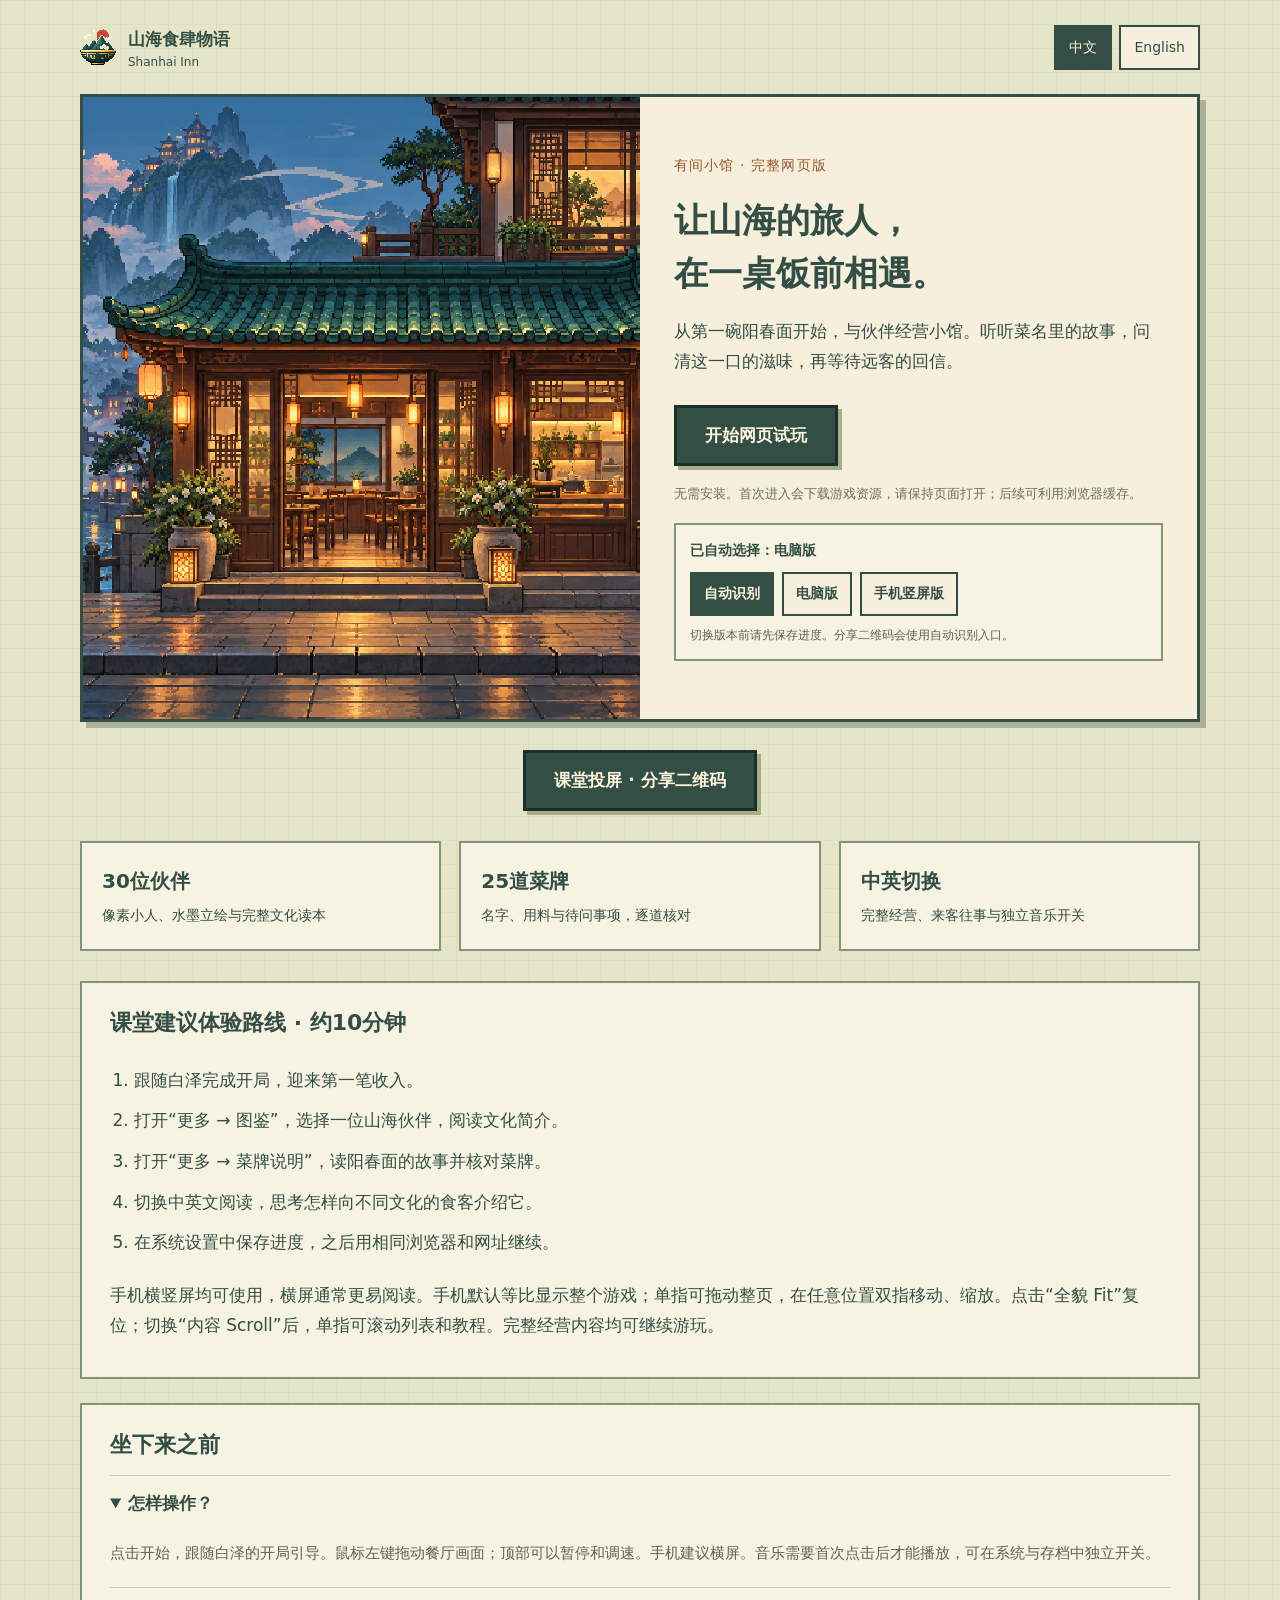
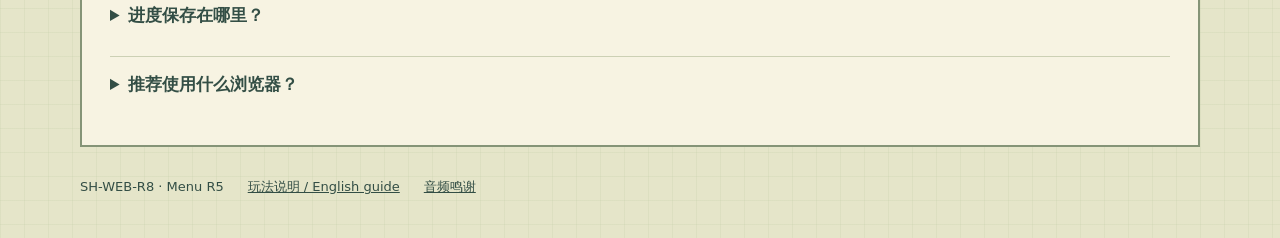
==== index.html @ 7a01f224 "Automatically select desktop or native mobile game at the shared entry" ====
<!doctype html>
<html lang="zh-CN">
<head>
<script src="./device-router.js?v=web-auto-r1" data-root="./" data-variant="desktop" data-page="home"></script>
<meta charset="utf-8"><meta name="viewport" content="width=device-width,initial-scale=1,viewport-fit=cover">
<meta name="theme-color" content="#334e45"><meta name="description" content="山海食肆物语：在有间小馆与山海伙伴相遇。完整中英网页游戏。">
<title>山海食肆物语 · 网页试玩 | Shanhai Inn</title>
<link rel="icon" href="assets/logo.png"><link rel="stylesheet" href="site.css"><script src="preview-access.js?v=web-auto-r1" defer></script><script src="site.js?v=web-r8" defer></script>
<link rel="stylesheet" href="./device-entry.css?v=web-auto-r1">
</head>
<body>
<header><a href="./" class="brand"><img src="assets/logo.png" width="36" height="36" alt=""><span>山海食肆物语 <small>Shanhai Inn</small></span></a><nav aria-label="Language"><button id="zh" type="button" aria-pressed="true">中文</button><button id="en" type="button" aria-pressed="false">English</button></nav></header>
<main>
<article class="hero">
<div class="art"><img src="assets/title.png" alt="灯火映照的山海食肆 / A lamplit Shanhai inn"></div>
<div class="intro"><p class="eyebrow" data-zh="有间小馆 · 完整网页版" data-en="Youjian · the complete browser game">有间小馆 · 完整网页版</p><h1 data-zh="让山海的旅人，\n在一桌饭前相遇。" data-en="A table for travellers\nfrom mountains and seas.">让山海的旅人，<br>在一桌饭前相遇。</h1>
<p data-zh="从第一碗阳春面开始，与伙伴经营小馆。听听菜名里的故事，问清这一口的滋味，再等待远客的回信。" data-en="Begin with a bowl of Yangchun noodles. Run the inn with your companions, discover the stories in a dish’s name, and wait for a traveller’s reply.">从第一碗阳春面开始，与伙伴经营小馆。听听菜名里的故事，问清这一口的滋味，再等待远客的回信。</p>
<a id="play" class="play" href="game/?v=web-r8" data-zh="开始网页试玩" data-en="Play in your browser">开始网页试玩</a>
<p class="load-note" data-zh="无需安装。首次进入会下载游戏资源，请保持页面打开；后续可利用浏览器缓存。" data-en="No installation. The first visit downloads game resources; keep the page open while they load. Later visits can use the browser cache.">无需安装。首次进入会下载游戏资源，请保持页面打开；后续可利用浏览器缓存。</p>
<p id="compatibility" role="status"></p></div>
</article>
<p class="classroom-links"><a href="share.html" class="play" data-zh="课堂投屏 · 分享二维码" data-en="Classroom · share QR code">课堂投屏 · 分享二维码</a></p>
<section class="features" aria-label="Game features"><div><strong data-zh="30位伙伴" data-en="30 companions">30位伙伴</strong><span data-zh="像素小人、水墨立绘与完整文化读本" data-en="Pixel characters, ink portraits and cultural readings">像素小人、水墨立绘与完整文化读本</span></div><div><strong data-zh="25道菜牌" data-en="25 menu stories">25道菜牌</strong><span data-zh="名字、用料与待问事项，逐道核对" data-en="Review names, ingredients and kitchen questions">名字、用料与待问事项，逐道核对</span></div><div><strong data-zh="中英切换" data-en="Chinese & English">中英切换</strong><span data-zh="完整经营、来客往事与独立音乐开关" data-en="The full campaign, travellers and audio controls">完整经营、来客往事与独立音乐开关</span></div></section>
<section class="help classroom-route"><h2 data-zh="课堂建议体验路线 · 约10分钟" data-en="A classroom route · about 10 minutes">课堂建议体验路线 · 约10分钟</h2><ol><li data-zh="跟随白泽完成开局，迎来第一笔收入。" data-en="Follow Baize’s opening guide and earn your first payment.">跟随白泽完成开局，迎来第一笔收入。</li><li data-zh="打开“更多 → 图鉴”，选择一位山海伙伴，阅读文化简介。" data-en="Open More → Encyclopedia, choose a companion and read their story.">打开“更多 → 图鉴”，选择一位山海伙伴，阅读文化简介。</li><li data-zh="打开“更多 → 菜牌说明”，读阳春面的故事并核对菜牌。" data-en="Open More → Menu Notes, read the noodle story and review its menu note.">打开“更多 → 菜牌说明”，读阳春面的故事并核对菜牌。</li><li data-zh="切换中英文阅读，思考怎样向不同文化的食客介绍它。" data-en="Switch reading languages and consider how you would introduce the dish to a visitor.">切换中英文阅读，思考怎样向不同文化的食客介绍它。</li><li data-zh="在系统设置中保存进度，之后用相同浏览器和网址继续。" data-en="Save in Settings, then continue later with the same browser and website.">在系统设置中保存进度，之后用相同浏览器和网址继续。</li></ol><p data-zh="手机横竖屏均可使用，横屏通常更易阅读。手机默认等比显示整个游戏；单指可拖动整页，在任意位置双指移动、缩放。点击“全貌 Fit”复位；切换“内容 Scroll”后，单指可滚动列表和教程。完整经营内容均可继续游玩。" data-en="Both phone orientations work; landscape usually reads better. The whole game fits the screen. Drag the page with one finger, or move and pinch anywhere with two. Fit restores the full interface; Content Scroll enables list and tutorial scrolling. The complete campaign remains available.">手机横竖屏均可使用，横屏通常更易阅读。手机默认等比显示整个游戏；单指可拖动整页，在任意位置双指移动、缩放。点击“全貌 Fit”复位；切换“内容 Scroll”后，单指可滚动列表和教程。完整经营内容均可继续游玩。</p></section>
<section class="help"><h2 data-zh="坐下来之前" data-en="Before you settle in">坐下来之前</h2>
<details open><summary data-zh="怎样操作？" data-en="How do I play?">怎样操作？</summary><p data-zh="点击开始，跟随白泽的开局引导。鼠标左键拖动餐厅画面；顶部可以暂停和调速。手机建议横屏。音乐需要首次点击后才能播放，可在系统与存档中独立开关。" data-en="Select Play and follow Baize’s opening guide. Drag the inn with the left mouse button; pause and change speed at the top. Use landscape on a phone. Music becomes available after your first click; its switch is in Settings & Saves.">点击开始，跟随白泽的开局引导。鼠标左键拖动餐厅画面；顶部可以暂停和调速。手机建议横屏。音乐需要首次点击后才能播放，可在系统与存档中独立开关。</p></details>
<details><summary data-zh="进度保存在哪里？" data-en="Where is my progress saved?">进度保存在哪里？</summary><p data-zh="存档保存在当前浏览器、当前网站的本地存储。使用同一网址和浏览器继续游玩；清除网站数据或使用无痕模式可能丢失记录。Windows版存档不会自动同步到网页。" data-en="Saves stay in this browser’s storage for this website. Continue with the same address and browser. Private mode or clearing site data can remove progress. Desktop saves do not automatically sync to the Web.">存档保存在当前浏览器、当前网站的本地存储。使用同一网址和浏览器继续游玩；清除网站数据或使用无痕模式可能丢失记录。Windows版存档不会自动同步到网页。</p></details>
<details><summary data-zh="推荐使用什么浏览器？" data-en="Which browser should I use?">推荐使用什么浏览器？</summary><p data-zh="建议使用较新的Chrome或Edge，也可在支持WebAssembly和WebGL 2的Firefox、Safari中尝试。课堂展示请先在实际设备与网络上试开。" data-en="A recent Chrome or Edge is recommended. Firefox and Safari need WebAssembly and WebGL 2. Check the actual classroom computer and network before presenting.">建议使用较新的Chrome或Edge，也可在支持WebAssembly和WebGL 2的Firefox、Safari中尝试。课堂展示请先在实际设备与网络上试开。</p></details>
</section>
</main><footer><span>SH-WEB-R8 · Menu R5</span><a href="game/English-Guide.md" data-zh="玩法说明 / English guide" data-en="English guide">玩法说明 / English guide</a><a href="game/licenses/audio/CREDITS.md" data-zh="音频鸣谢" data-en="Audio credits">音频鸣谢</a></footer>
</body></html>
---- site.css ----
:root{color-scheme:light;--paper:#f5efdc;--ink:#334e45;--accent:#995a32;--line:#859477}*{box-sizing:border-box}body{margin:0;color:var(--ink);font:17px/1.8 "Microsoft YaHei","PingFang SC",system-ui,sans-serif;background-color:#e5e5c9;background-image:linear-gradient(90deg,#c5cfac44 1px,transparent 1px),linear-gradient(#c5cfac44 1px,transparent 1px);background-size:24px 24px}header,main,footer{max-width:1160px;margin:auto}header{display:flex;align-items:center;justify-content:space-between;padding:24px 20px;gap:16px}.brand{display:flex;gap:12px;align-items:center;color:inherit;text-decoration:none;font-weight:700}.brand img{image-rendering:pixelated}.brand small{font-size:12px;font-weight:500;display:block;line-height:1.3}nav{display:flex;gap:7px}button{font:inherit;font-size:14px;border:2px solid var(--ink);background:var(--paper);color:var(--ink);padding:8px 13px;min-height:44px;cursor:pointer}button[aria-pressed=true]{background:var(--ink);color:#fff6de}a:focus-visible,button:focus-visible,summary:focus-visible{outline:3px solid #ac6c2a;outline-offset:5px}main{padding:0 20px}.hero{display:grid;grid-template-columns:1fr 1fr;background:var(--paper);border:3px solid var(--ink);box-shadow:6px 6px 0 #acb297;overflow:hidden}.art{background:#1d3936;display:flex}.art img{width:100%;height:100%;object-fit:cover;image-rendering:pixelated;min-height:500px}.intro{padding:40px 34px}.eyebrow{color:var(--accent);font-size:14px;letter-spacing:.08em}h1{font-size:34px;line-height:1.55;margin:16px 0;white-space:pre-line}p{margin:16px 0}.play{display:inline-block;background:var(--ink);border:3px solid #1c302b;box-shadow:4px 4px 0 #a7ad89;color:#fff6de;font-weight:700;text-decoration:none;padding:12px 28px;margin-top:12px}.play:hover{background:#496851}.load-note{font-size:13px;line-height:1.8;color:#68715c}#compatibility{font-size:14px;color:#9b432b}.features{display:grid;grid-template-columns:repeat(3,1fr);gap:18px;margin:30px 0}.features div{border:2px solid var(--line);background:#f7f3e2;padding:20px}.features strong{display:block;font-size:20px}.features span{font-size:14px}.help{background:#f7f3e2;border:2px solid var(--line);padding:20px 28px}.help h2{font-size:22px;margin:0 0 10px}details{border-top:1px solid #ccd0b4;padding:12px 0}summary{cursor:pointer;font-weight:600;min-height:38px}details p{font-size:15px;margin:8px 0;color:#596454}footer{padding:28px 20px 40px;display:flex;gap:24px;flex-wrap:wrap;font-size:13px}footer a{color:inherit}@media(max-width:760px){header{padding-top:16px}.hero{grid-template-columns:1fr}.art img{height:220px;min-height:0}.intro{padding:24px}h1{font-size:29px}.features{grid-template-columns:1fr;gap:12px}.features div{padding:14px 20px}.help{padding:18px}.brand{font-size:14px}nav button{padding:6px 10px}}

body{padding-left:env(safe-area-inset-left);padding-right:env(safe-area-inset-right)}.classroom-links{text-align:center}.classroom-route{margin:24px 0}.classroom-route li{padding:5px 0}.classroom-route ol{padding-left:24px}.help summary{min-height:44px}
---- device-entry.css ----
.device-entry{margin:18px 0;padding:14px;border:2px solid #859477;background:#f7f3e2;color:#334e45;font-size:14px;line-height:1.7}
.device-entry p{margin:0 0 9px;font-weight:700}
.device-entry nav{display:flex;justify-content:flex-start;flex-wrap:wrap;gap:8px}
.device-entry a{display:inline-flex;align-items:center;justify-content:center;min-height:44px;padding:7px 12px;border:2px solid #334e45;color:#334e45;background:#f5efdc;text-decoration:none;font-weight:600}
.device-entry a[aria-current=true]{background:#334e45;color:#fff6de}
.device-entry small{display:block;margin-top:9px;color:#596454;font-size:12px}
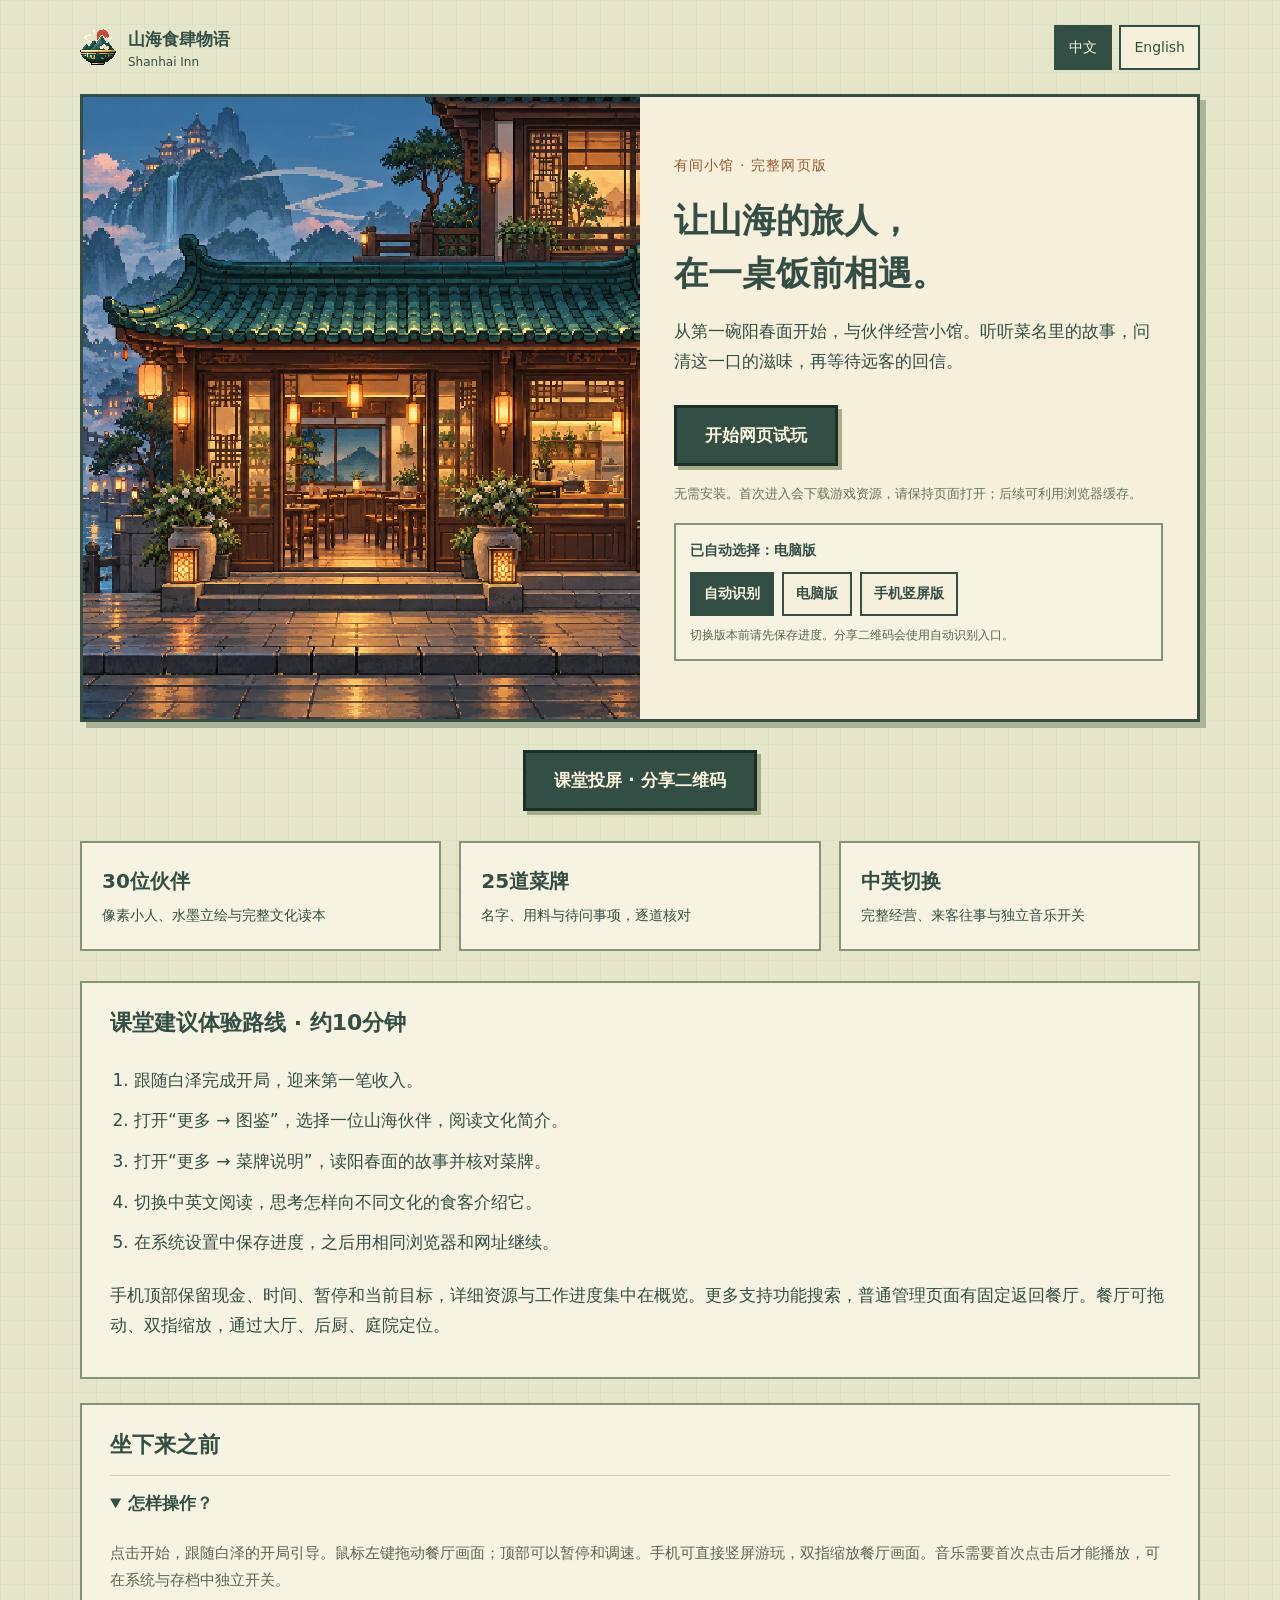
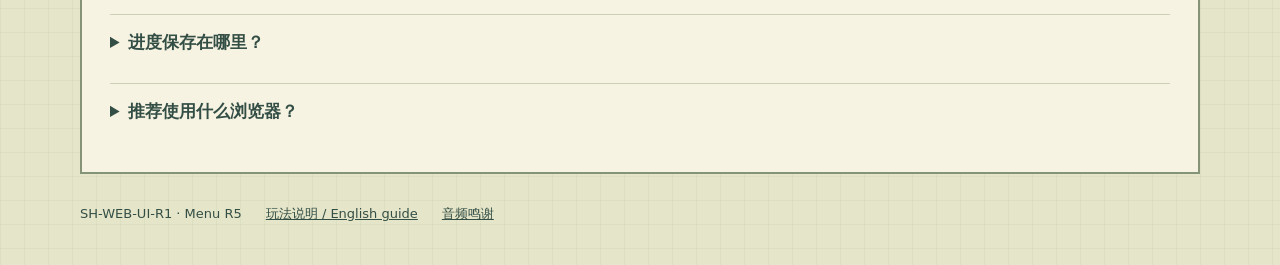
==== commit 0a832636: "Improve desktop and mobile UI hierarchy, overview, search and return paths" ====
--- a/index.html
+++ b/index.html
@@ -1,12 +1,12 @@
 <!doctype html>
 <html lang="zh-CN">
 <head>
-<script src="./device-router.js?v=web-auto-r1" data-root="./" data-variant="desktop" data-page="home"></script>
+<script src="./device-router.js?v=web-ui-r1" data-root="./" data-variant="desktop" data-page="home"></script>
 <meta charset="utf-8"><meta name="viewport" content="width=device-width,initial-scale=1,viewport-fit=cover">
 <meta name="theme-color" content="#334e45"><meta name="description" content="山海食肆物语：在有间小馆与山海伙伴相遇。完整中英网页游戏。">
 <title>山海食肆物语 · 网页试玩 | Shanhai Inn</title>
-<link rel="icon" href="assets/logo.png"><link rel="stylesheet" href="site.css"><script src="preview-access.js?v=web-auto-r1" defer></script><script src="site.js?v=web-r8" defer></script>
-<link rel="stylesheet" href="./device-entry.css?v=web-auto-r1">
+<link rel="icon" href="assets/logo.png"><link rel="stylesheet" href="site.css"><script src="preview-access.js?v=web-ui-r1" defer></script><script src="site.js?v=web-ui-r1" defer></script>
+<link rel="stylesheet" href="./device-entry.css?v=web-ui-r1">
 </head>
 <body>
 <header><a href="./" class="brand"><img src="assets/logo.png" width="36" height="36" alt=""><span>山海食肆物语 <small>Shanhai Inn</small></span></a><nav aria-label="Language"><button id="zh" type="button" aria-pressed="true">中文</button><button id="en" type="button" aria-pressed="false">English</button></nav></header>
@@ -15,17 +15,17 @@
 <div class="art"><img src="assets/title.png" alt="灯火映照的山海食肆 / A lamplit Shanhai inn"></div>
 <div class="intro"><p class="eyebrow" data-zh="有间小馆 · 完整网页版" data-en="Youjian · the complete browser game">有间小馆 · 完整网页版</p><h1 data-zh="让山海的旅人，\n在一桌饭前相遇。" data-en="A table for travellers\nfrom mountains and seas.">让山海的旅人，<br>在一桌饭前相遇。</h1>
 <p data-zh="从第一碗阳春面开始，与伙伴经营小馆。听听菜名里的故事，问清这一口的滋味，再等待远客的回信。" data-en="Begin with a bowl of Yangchun noodles. Run the inn with your companions, discover the stories in a dish’s name, and wait for a traveller’s reply.">从第一碗阳春面开始，与伙伴经营小馆。听听菜名里的故事，问清这一口的滋味，再等待远客的回信。</p>
-<a id="play" class="play" href="game/?v=web-r8" data-zh="开始网页试玩" data-en="Play in your browser">开始网页试玩</a>
+<a id="play" class="play" href="game/?v=web-ui-r1" data-zh="开始网页试玩" data-en="Play in your browser">开始网页试玩</a>
 <p class="load-note" data-zh="无需安装。首次进入会下载游戏资源，请保持页面打开；后续可利用浏览器缓存。" data-en="No installation. The first visit downloads game resources; keep the page open while they load. Later visits can use the browser cache.">无需安装。首次进入会下载游戏资源，请保持页面打开；后续可利用浏览器缓存。</p>
 <p id="compatibility" role="status"></p></div>
 </article>
 <p class="classroom-links"><a href="share.html" class="play" data-zh="课堂投屏 · 分享二维码" data-en="Classroom · share QR code">课堂投屏 · 分享二维码</a></p>
 <section class="features" aria-label="Game features"><div><strong data-zh="30位伙伴" data-en="30 companions">30位伙伴</strong><span data-zh="像素小人、水墨立绘与完整文化读本" data-en="Pixel characters, ink portraits and cultural readings">像素小人、水墨立绘与完整文化读本</span></div><div><strong data-zh="25道菜牌" data-en="25 menu stories">25道菜牌</strong><span data-zh="名字、用料与待问事项，逐道核对" data-en="Review names, ingredients and kitchen questions">名字、用料与待问事项，逐道核对</span></div><div><strong data-zh="中英切换" data-en="Chinese & English">中英切换</strong><span data-zh="完整经营、来客往事与独立音乐开关" data-en="The full campaign, travellers and audio controls">完整经营、来客往事与独立音乐开关</span></div></section>
-<section class="help classroom-route"><h2 data-zh="课堂建议体验路线 · 约10分钟" data-en="A classroom route · about 10 minutes">课堂建议体验路线 · 约10分钟</h2><ol><li data-zh="跟随白泽完成开局，迎来第一笔收入。" data-en="Follow Baize’s opening guide and earn your first payment.">跟随白泽完成开局，迎来第一笔收入。</li><li data-zh="打开“更多 → 图鉴”，选择一位山海伙伴，阅读文化简介。" data-en="Open More → Encyclopedia, choose a companion and read their story.">打开“更多 → 图鉴”，选择一位山海伙伴，阅读文化简介。</li><li data-zh="打开“更多 → 菜牌说明”，读阳春面的故事并核对菜牌。" data-en="Open More → Menu Notes, read the noodle story and review its menu note.">打开“更多 → 菜牌说明”，读阳春面的故事并核对菜牌。</li><li data-zh="切换中英文阅读，思考怎样向不同文化的食客介绍它。" data-en="Switch reading languages and consider how you would introduce the dish to a visitor.">切换中英文阅读，思考怎样向不同文化的食客介绍它。</li><li data-zh="在系统设置中保存进度，之后用相同浏览器和网址继续。" data-en="Save in Settings, then continue later with the same browser and website.">在系统设置中保存进度，之后用相同浏览器和网址继续。</li></ol><p data-zh="手机横竖屏均可使用，横屏通常更易阅读。手机默认等比显示整个游戏；单指可拖动整页，在任意位置双指移动、缩放。点击“全貌 Fit”复位；切换“内容 Scroll”后，单指可滚动列表和教程。完整经营内容均可继续游玩。" data-en="Both phone orientations work; landscape usually reads better. The whole game fits the screen. Drag the page with one finger, or move and pinch anywhere with two. Fit restores the full interface; Content Scroll enables list and tutorial scrolling. The complete campaign remains available.">手机横竖屏均可使用，横屏通常更易阅读。手机默认等比显示整个游戏；单指可拖动整页，在任意位置双指移动、缩放。点击“全貌 Fit”复位；切换“内容 Scroll”后，单指可滚动列表和教程。完整经营内容均可继续游玩。</p></section>
+<section class="help classroom-route"><h2 data-zh="课堂建议体验路线 · 约10分钟" data-en="A classroom route · about 10 minutes">课堂建议体验路线 · 约10分钟</h2><ol><li data-zh="跟随白泽完成开局，迎来第一笔收入。" data-en="Follow Baize’s opening guide and earn your first payment.">跟随白泽完成开局，迎来第一笔收入。</li><li data-zh="打开“更多 → 图鉴”，选择一位山海伙伴，阅读文化简介。" data-en="Open More → Encyclopedia, choose a companion and read their story.">打开“更多 → 图鉴”，选择一位山海伙伴，阅读文化简介。</li><li data-zh="打开“更多 → 菜牌说明”，读阳春面的故事并核对菜牌。" data-en="Open More → Menu Notes, read the noodle story and review its menu note.">打开“更多 → 菜牌说明”，读阳春面的故事并核对菜牌。</li><li data-zh="切换中英文阅读，思考怎样向不同文化的食客介绍它。" data-en="Switch reading languages and consider how you would introduce the dish to a visitor.">切换中英文阅读，思考怎样向不同文化的食客介绍它。</li><li data-zh="在系统设置中保存进度，之后用相同浏览器和网址继续。" data-en="Save in Settings, then continue later with the same browser and website.">在系统设置中保存进度，之后用相同浏览器和网址继续。</li></ol><p data-zh="手机顶部保留现金、时间、暂停和当前目标，详细资源与工作进度集中在概览。更多支持功能搜索，普通管理页面有固定返回餐厅。餐厅可拖动、双指缩放，通过大厅、后厨、庭院定位。" data-en="The phone HUD keeps cash, time, pause and the current goal close at hand. Overview holds detailed resources and work in progress. Search features in More, and use the fixed Return to the Inn button on ordinary management pages. Drag or pinch the inn; Hall, Kitchen and Yard move the camera.">手机顶部保留现金、时间、暂停和当前目标，详细资源与工作进度集中在概览。更多支持功能搜索，普通管理页面有固定返回餐厅。餐厅可拖动、双指缩放，通过大厅、后厨、庭院定位。</p></section>
 <section class="help"><h2 data-zh="坐下来之前" data-en="Before you settle in">坐下来之前</h2>
-<details open><summary data-zh="怎样操作？" data-en="How do I play?">怎样操作？</summary><p data-zh="点击开始，跟随白泽的开局引导。鼠标左键拖动餐厅画面；顶部可以暂停和调速。手机建议横屏。音乐需要首次点击后才能播放，可在系统与存档中独立开关。" data-en="Select Play and follow Baize’s opening guide. Drag the inn with the left mouse button; pause and change speed at the top. Use landscape on a phone. Music becomes available after your first click; its switch is in Settings & Saves.">点击开始，跟随白泽的开局引导。鼠标左键拖动餐厅画面；顶部可以暂停和调速。手机建议横屏。音乐需要首次点击后才能播放，可在系统与存档中独立开关。</p></details>
+<details open><summary data-zh="怎样操作？" data-en="How do I play?">怎样操作？</summary><p data-zh="点击开始，跟随白泽的开局引导。鼠标左键拖动餐厅画面；顶部可以暂停和调速。手机可直接竖屏游玩，双指缩放餐厅画面。音乐需要首次点击后才能播放，可在系统与存档中独立开关。" data-en="Select Play and follow Baize’s opening guide. Drag the inn with the left mouse button; pause and change speed at the top. Phones can play in portrait; pinch to zoom the inn. Music becomes available after your first click; its switch is in Settings & Saves.">点击开始，跟随白泽的开局引导。鼠标左键拖动餐厅画面；顶部可以暂停和调速。手机可直接竖屏游玩，双指缩放餐厅画面。音乐需要首次点击后才能播放，可在系统与存档中独立开关。</p></details>
 <details><summary data-zh="进度保存在哪里？" data-en="Where is my progress saved?">进度保存在哪里？</summary><p data-zh="存档保存在当前浏览器、当前网站的本地存储。使用同一网址和浏览器继续游玩；清除网站数据或使用无痕模式可能丢失记录。Windows版存档不会自动同步到网页。" data-en="Saves stay in this browser’s storage for this website. Continue with the same address and browser. Private mode or clearing site data can remove progress. Desktop saves do not automatically sync to the Web.">存档保存在当前浏览器、当前网站的本地存储。使用同一网址和浏览器继续游玩；清除网站数据或使用无痕模式可能丢失记录。Windows版存档不会自动同步到网页。</p></details>
 <details><summary data-zh="推荐使用什么浏览器？" data-en="Which browser should I use?">推荐使用什么浏览器？</summary><p data-zh="建议使用较新的Chrome或Edge，也可在支持WebAssembly和WebGL 2的Firefox、Safari中尝试。课堂展示请先在实际设备与网络上试开。" data-en="A recent Chrome or Edge is recommended. Firefox and Safari need WebAssembly and WebGL 2. Check the actual classroom computer and network before presenting.">建议使用较新的Chrome或Edge，也可在支持WebAssembly和WebGL 2的Firefox、Safari中尝试。课堂展示请先在实际设备与网络上试开。</p></details>
 </section>
-</main><footer><span>SH-WEB-R8 · Menu R5</span><a href="game/English-Guide.md" data-zh="玩法说明 / English guide" data-en="English guide">玩法说明 / English guide</a><a href="game/licenses/audio/CREDITS.md" data-zh="音频鸣谢" data-en="Audio credits">音频鸣谢</a></footer>
+</main><footer><span>SH-WEB-UI-R1 · Menu R5</span><a href="game/English-Guide.md" data-zh="玩法说明 / English guide" data-en="English guide">玩法说明 / English guide</a><a href="game/licenses/audio/CREDITS.md" data-zh="音频鸣谢" data-en="Audio credits">音频鸣谢</a></footer>
 </body></html>
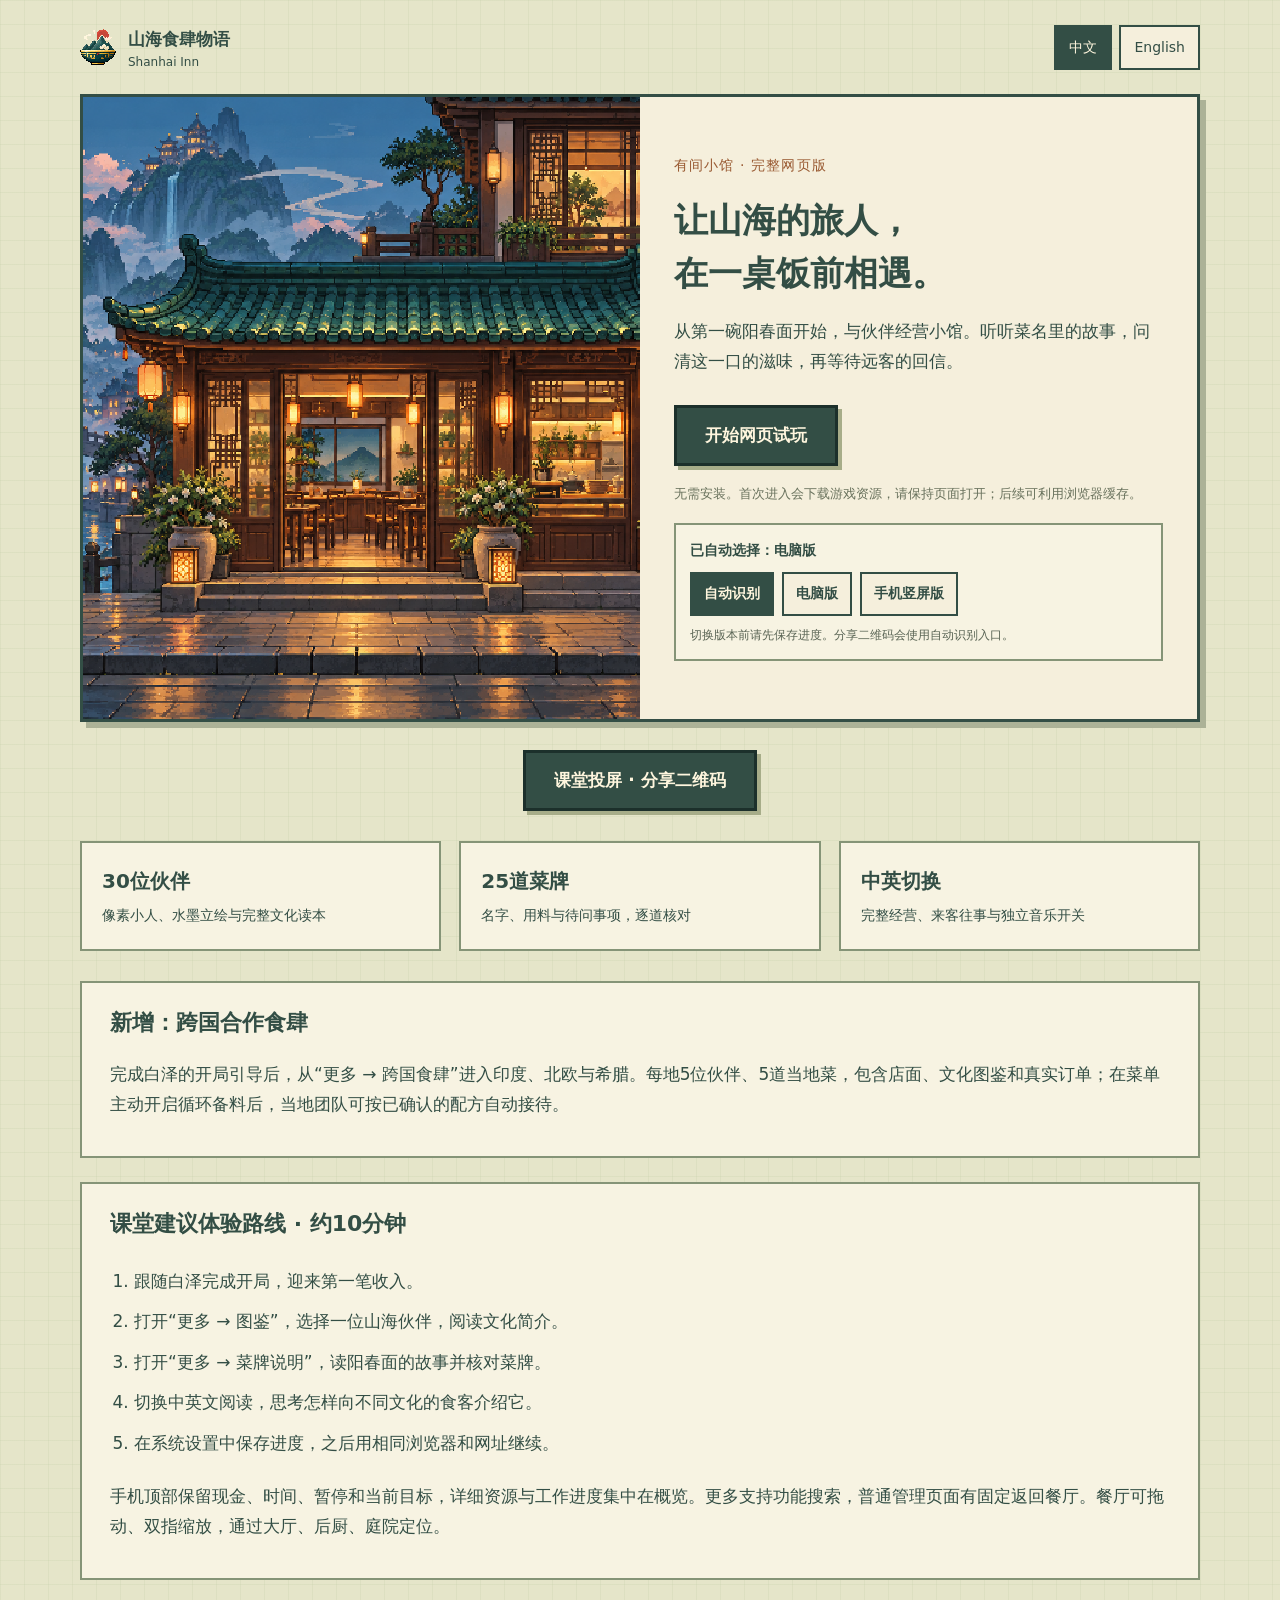
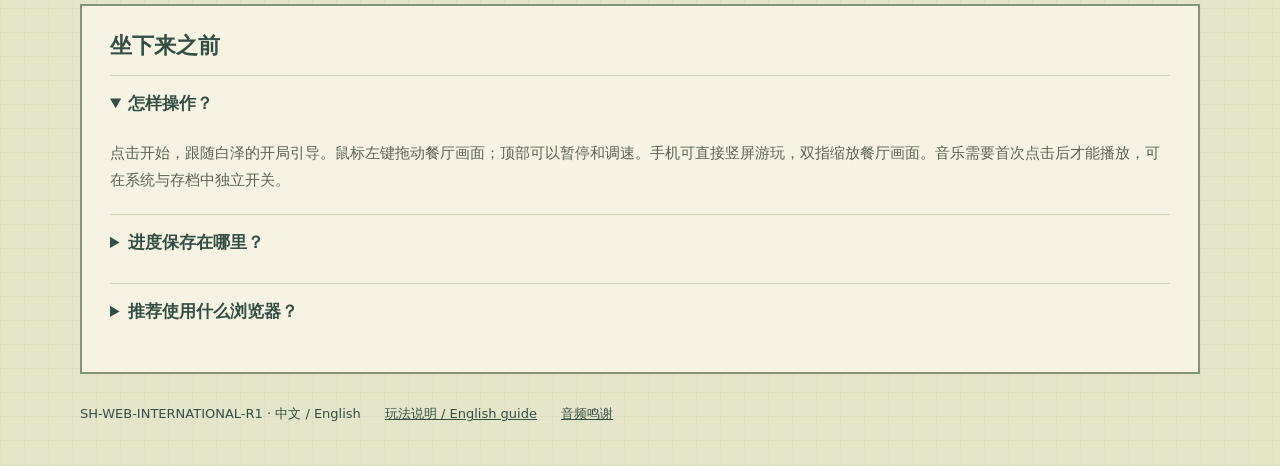
==== commit b0323102: "Add India, Nordic and Greek cooperating eateries, local partners, food, art and cultural reading" ====
--- a/index.html
+++ b/index.html
@@ -1,12 +1,12 @@
 <!doctype html>
 <html lang="zh-CN">
 <head>
-<script src="./device-router.js?v=web-ui-r1" data-root="./" data-variant="desktop" data-page="home"></script>
+<script src="./device-router.js?v=web-international-r1" data-root="./" data-variant="desktop" data-page="home"></script>
 <meta charset="utf-8"><meta name="viewport" content="width=device-width,initial-scale=1,viewport-fit=cover">
 <meta name="theme-color" content="#334e45"><meta name="description" content="山海食肆物语：在有间小馆与山海伙伴相遇。完整中英网页游戏。">
 <title>山海食肆物语 · 网页试玩 | Shanhai Inn</title>
-<link rel="icon" href="assets/logo.png"><link rel="stylesheet" href="site.css"><script src="preview-access.js?v=web-ui-r1" defer></script><script src="site.js?v=web-ui-r1" defer></script>
-<link rel="stylesheet" href="./device-entry.css?v=web-ui-r1">
+<link rel="icon" href="assets/logo.png"><link rel="stylesheet" href="site.css"><script src="preview-access.js?v=web-international-r1" defer></script><script src="site.js?v=web-international-r1" defer></script>
+<link rel="stylesheet" href="./device-entry.css?v=web-international-r1">
 </head>
 <body>
 <header><a href="./" class="brand"><img src="assets/logo.png" width="36" height="36" alt=""><span>山海食肆物语 <small>Shanhai Inn</small></span></a><nav aria-label="Language"><button id="zh" type="button" aria-pressed="true">中文</button><button id="en" type="button" aria-pressed="false">English</button></nav></header>
@@ -15,17 +15,18 @@
 <div class="art"><img src="assets/title.png" alt="灯火映照的山海食肆 / A lamplit Shanhai inn"></div>
 <div class="intro"><p class="eyebrow" data-zh="有间小馆 · 完整网页版" data-en="Youjian · the complete browser game">有间小馆 · 完整网页版</p><h1 data-zh="让山海的旅人，\n在一桌饭前相遇。" data-en="A table for travellers\nfrom mountains and seas.">让山海的旅人，<br>在一桌饭前相遇。</h1>
 <p data-zh="从第一碗阳春面开始，与伙伴经营小馆。听听菜名里的故事，问清这一口的滋味，再等待远客的回信。" data-en="Begin with a bowl of Yangchun noodles. Run the inn with your companions, discover the stories in a dish’s name, and wait for a traveller’s reply.">从第一碗阳春面开始，与伙伴经营小馆。听听菜名里的故事，问清这一口的滋味，再等待远客的回信。</p>
-<a id="play" class="play" href="game/?v=web-ui-r1" data-zh="开始网页试玩" data-en="Play in your browser">开始网页试玩</a>
+<a id="play" class="play" href="game/?v=web-international-r1" data-zh="开始网页试玩" data-en="Play in your browser">开始网页试玩</a>
 <p class="load-note" data-zh="无需安装。首次进入会下载游戏资源，请保持页面打开；后续可利用浏览器缓存。" data-en="No installation. The first visit downloads game resources; keep the page open while they load. Later visits can use the browser cache.">无需安装。首次进入会下载游戏资源，请保持页面打开；后续可利用浏览器缓存。</p>
 <p id="compatibility" role="status"></p></div>
 </article>
 <p class="classroom-links"><a href="share.html" class="play" data-zh="课堂投屏 · 分享二维码" data-en="Classroom · share QR code">课堂投屏 · 分享二维码</a></p>
 <section class="features" aria-label="Game features"><div><strong data-zh="30位伙伴" data-en="30 companions">30位伙伴</strong><span data-zh="像素小人、水墨立绘与完整文化读本" data-en="Pixel characters, ink portraits and cultural readings">像素小人、水墨立绘与完整文化读本</span></div><div><strong data-zh="25道菜牌" data-en="25 menu stories">25道菜牌</strong><span data-zh="名字、用料与待问事项，逐道核对" data-en="Review names, ingredients and kitchen questions">名字、用料与待问事项，逐道核对</span></div><div><strong data-zh="中英切换" data-en="Chinese & English">中英切换</strong><span data-zh="完整经营、来客往事与独立音乐开关" data-en="The full campaign, travellers and audio controls">完整经营、来客往事与独立音乐开关</span></div></section>
+<section class="help"><h2 data-zh="新增：跨国合作食肆" data-en="New: international collaborating eateries">新增：跨国合作食肆</h2><p data-zh="完成白泽的开局引导后，从“更多 → 跨国食肆”进入印度、北欧与希腊。每地5位伙伴、5道当地菜，包含店面、文化图鉴和真实订单；在菜单主动开启循环备料后，当地团队可按已确认的配方自动接待。" data-en="After Baize’s opening guide, open More → International eateries for India, the Nordic region and Greece. Each has five partners, five local dishes, storefronts, cultural reading and actual orders. Opt into recurring preparation in Menu; the local team checks the declared recipe before handover.">完成白泽的开局引导后，从“更多 → 跨国食肆”进入印度、北欧与希腊。每地5位伙伴、5道当地菜，包含店面、文化图鉴和真实订单；在菜单主动开启循环备料后，当地团队可按已确认的配方自动接待。</p></section>
 <section class="help classroom-route"><h2 data-zh="课堂建议体验路线 · 约10分钟" data-en="A classroom route · about 10 minutes">课堂建议体验路线 · 约10分钟</h2><ol><li data-zh="跟随白泽完成开局，迎来第一笔收入。" data-en="Follow Baize’s opening guide and earn your first payment.">跟随白泽完成开局，迎来第一笔收入。</li><li data-zh="打开“更多 → 图鉴”，选择一位山海伙伴，阅读文化简介。" data-en="Open More → Encyclopedia, choose a companion and read their story.">打开“更多 → 图鉴”，选择一位山海伙伴，阅读文化简介。</li><li data-zh="打开“更多 → 菜牌说明”，读阳春面的故事并核对菜牌。" data-en="Open More → Menu Notes, read the noodle story and review its menu note.">打开“更多 → 菜牌说明”，读阳春面的故事并核对菜牌。</li><li data-zh="切换中英文阅读，思考怎样向不同文化的食客介绍它。" data-en="Switch reading languages and consider how you would introduce the dish to a visitor.">切换中英文阅读，思考怎样向不同文化的食客介绍它。</li><li data-zh="在系统设置中保存进度，之后用相同浏览器和网址继续。" data-en="Save in Settings, then continue later with the same browser and website.">在系统设置中保存进度，之后用相同浏览器和网址继续。</li></ol><p data-zh="手机顶部保留现金、时间、暂停和当前目标，详细资源与工作进度集中在概览。更多支持功能搜索，普通管理页面有固定返回餐厅。餐厅可拖动、双指缩放，通过大厅、后厨、庭院定位。" data-en="The phone HUD keeps cash, time, pause and the current goal close at hand. Overview holds detailed resources and work in progress. Search features in More, and use the fixed Return to the Inn button on ordinary management pages. Drag or pinch the inn; Hall, Kitchen and Yard move the camera.">手机顶部保留现金、时间、暂停和当前目标，详细资源与工作进度集中在概览。更多支持功能搜索，普通管理页面有固定返回餐厅。餐厅可拖动、双指缩放，通过大厅、后厨、庭院定位。</p></section>
 <section class="help"><h2 data-zh="坐下来之前" data-en="Before you settle in">坐下来之前</h2>
 <details open><summary data-zh="怎样操作？" data-en="How do I play?">怎样操作？</summary><p data-zh="点击开始，跟随白泽的开局引导。鼠标左键拖动餐厅画面；顶部可以暂停和调速。手机可直接竖屏游玩，双指缩放餐厅画面。音乐需要首次点击后才能播放，可在系统与存档中独立开关。" data-en="Select Play and follow Baize’s opening guide. Drag the inn with the left mouse button; pause and change speed at the top. Phones can play in portrait; pinch to zoom the inn. Music becomes available after your first click; its switch is in Settings & Saves.">点击开始，跟随白泽的开局引导。鼠标左键拖动餐厅画面；顶部可以暂停和调速。手机可直接竖屏游玩，双指缩放餐厅画面。音乐需要首次点击后才能播放，可在系统与存档中独立开关。</p></details>
 <details><summary data-zh="进度保存在哪里？" data-en="Where is my progress saved?">进度保存在哪里？</summary><p data-zh="存档保存在当前浏览器、当前网站的本地存储。使用同一网址和浏览器继续游玩；清除网站数据或使用无痕模式可能丢失记录。Windows版存档不会自动同步到网页。" data-en="Saves stay in this browser’s storage for this website. Continue with the same address and browser. Private mode or clearing site data can remove progress. Desktop saves do not automatically sync to the Web.">存档保存在当前浏览器、当前网站的本地存储。使用同一网址和浏览器继续游玩；清除网站数据或使用无痕模式可能丢失记录。Windows版存档不会自动同步到网页。</p></details>
 <details><summary data-zh="推荐使用什么浏览器？" data-en="Which browser should I use?">推荐使用什么浏览器？</summary><p data-zh="建议使用较新的Chrome或Edge，也可在支持WebAssembly和WebGL 2的Firefox、Safari中尝试。课堂展示请先在实际设备与网络上试开。" data-en="A recent Chrome or Edge is recommended. Firefox and Safari need WebAssembly and WebGL 2. Check the actual classroom computer and network before presenting.">建议使用较新的Chrome或Edge，也可在支持WebAssembly和WebGL 2的Firefox、Safari中尝试。课堂展示请先在实际设备与网络上试开。</p></details>
 </section>
-</main><footer><span>SH-WEB-UI-R1 · Menu R5</span><a href="game/English-Guide.md" data-zh="玩法说明 / English guide" data-en="English guide">玩法说明 / English guide</a><a href="game/licenses/audio/CREDITS.md" data-zh="音频鸣谢" data-en="Audio credits">音频鸣谢</a></footer>
+</main><footer><span>SH-WEB-INTERNATIONAL-R1 · 中文 / English</span><a href="game/English-Guide.md" data-zh="玩法说明 / English guide" data-en="English guide">玩法说明 / English guide</a><a href="game/licenses/audio/CREDITS.md" data-zh="音频鸣谢" data-en="Audio credits">音频鸣谢</a></footer>
 </body></html>
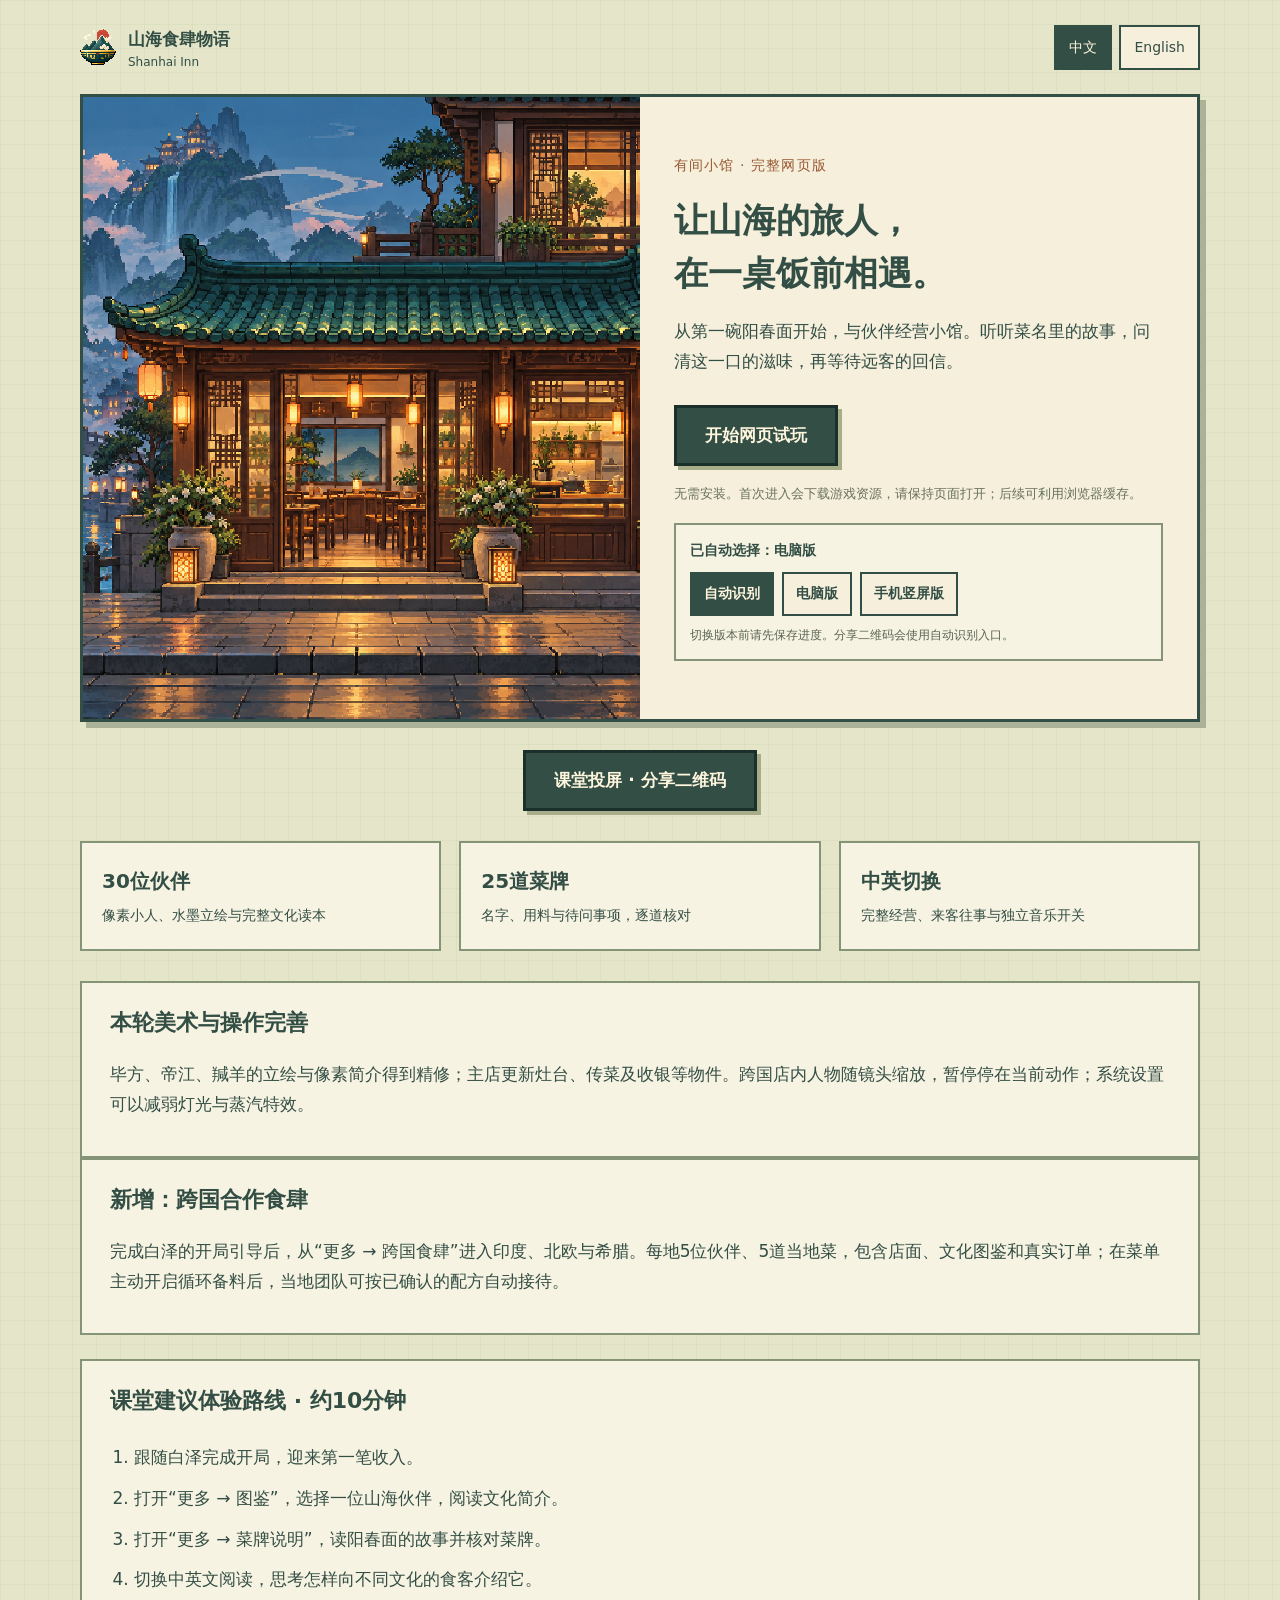
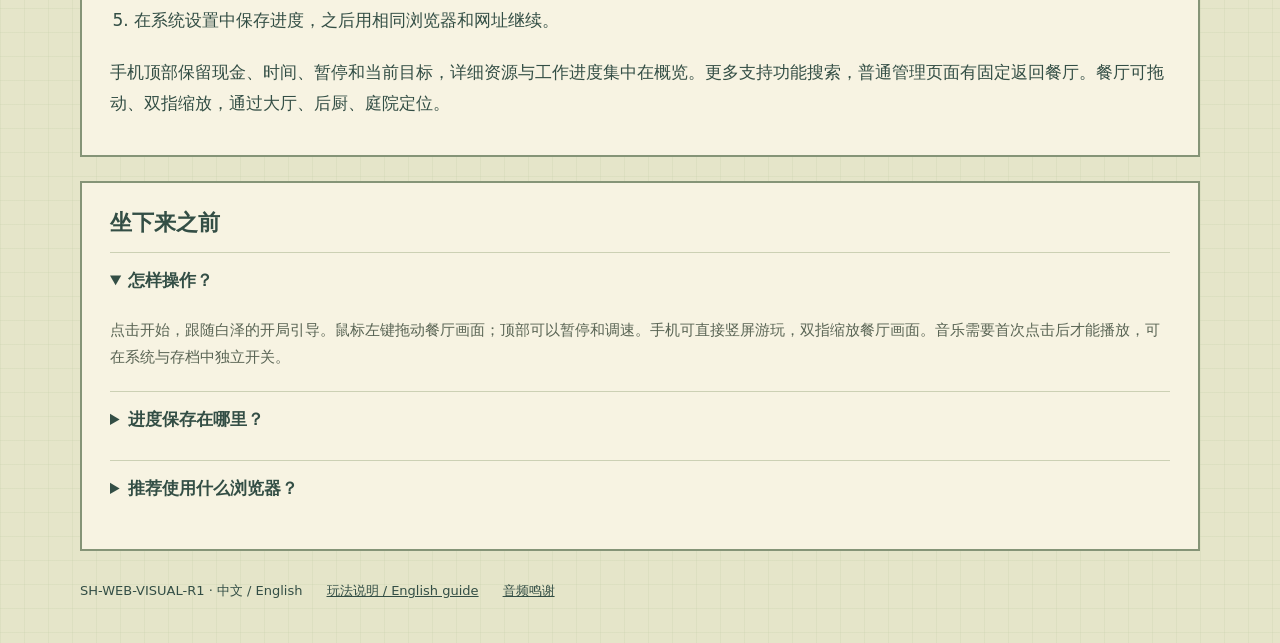
==== commit 121725c3: "Refine mythic character art, restaurant materials, scene anchors and mobile gesture recovery" ====
--- a/index.html
+++ b/index.html
@@ -1,12 +1,12 @@
 <!doctype html>
 <html lang="zh-CN">
 <head>
-<script src="./device-router.js?v=web-international-r1" data-root="./" data-variant="desktop" data-page="home"></script>
+<script src="./device-router.js?v=web-visual-r1" data-root="./" data-variant="desktop" data-page="home"></script>
 <meta charset="utf-8"><meta name="viewport" content="width=device-width,initial-scale=1,viewport-fit=cover">
 <meta name="theme-color" content="#334e45"><meta name="description" content="山海食肆物语：在有间小馆与山海伙伴相遇。完整中英网页游戏。">
 <title>山海食肆物语 · 网页试玩 | Shanhai Inn</title>
-<link rel="icon" href="assets/logo.png"><link rel="stylesheet" href="site.css"><script src="preview-access.js?v=web-international-r1" defer></script><script src="site.js?v=web-international-r1" defer></script>
-<link rel="stylesheet" href="./device-entry.css?v=web-international-r1">
+<link rel="icon" href="assets/logo.png"><link rel="stylesheet" href="site.css"><script src="preview-access.js?v=web-visual-r1" defer></script><script src="site.js?v=web-visual-r1" defer></script>
+<link rel="stylesheet" href="./device-entry.css?v=web-visual-r1">
 </head>
 <body>
 <header><a href="./" class="brand"><img src="assets/logo.png" width="36" height="36" alt=""><span>山海食肆物语 <small>Shanhai Inn</small></span></a><nav aria-label="Language"><button id="zh" type="button" aria-pressed="true">中文</button><button id="en" type="button" aria-pressed="false">English</button></nav></header>
@@ -15,12 +15,13 @@
 <div class="art"><img src="assets/title.png" alt="灯火映照的山海食肆 / A lamplit Shanhai inn"></div>
 <div class="intro"><p class="eyebrow" data-zh="有间小馆 · 完整网页版" data-en="Youjian · the complete browser game">有间小馆 · 完整网页版</p><h1 data-zh="让山海的旅人，\n在一桌饭前相遇。" data-en="A table for travellers\nfrom mountains and seas.">让山海的旅人，<br>在一桌饭前相遇。</h1>
 <p data-zh="从第一碗阳春面开始，与伙伴经营小馆。听听菜名里的故事，问清这一口的滋味，再等待远客的回信。" data-en="Begin with a bowl of Yangchun noodles. Run the inn with your companions, discover the stories in a dish’s name, and wait for a traveller’s reply.">从第一碗阳春面开始，与伙伴经营小馆。听听菜名里的故事，问清这一口的滋味，再等待远客的回信。</p>
-<a id="play" class="play" href="game/?v=web-international-r1" data-zh="开始网页试玩" data-en="Play in your browser">开始网页试玩</a>
+<a id="play" class="play" href="game/?v=web-visual-r1" data-zh="开始网页试玩" data-en="Play in your browser">开始网页试玩</a>
 <p class="load-note" data-zh="无需安装。首次进入会下载游戏资源，请保持页面打开；后续可利用浏览器缓存。" data-en="No installation. The first visit downloads game resources; keep the page open while they load. Later visits can use the browser cache.">无需安装。首次进入会下载游戏资源，请保持页面打开；后续可利用浏览器缓存。</p>
 <p id="compatibility" role="status"></p></div>
 </article>
 <p class="classroom-links"><a href="share.html" class="play" data-zh="课堂投屏 · 分享二维码" data-en="Classroom · share QR code">课堂投屏 · 分享二维码</a></p>
 <section class="features" aria-label="Game features"><div><strong data-zh="30位伙伴" data-en="30 companions">30位伙伴</strong><span data-zh="像素小人、水墨立绘与完整文化读本" data-en="Pixel characters, ink portraits and cultural readings">像素小人、水墨立绘与完整文化读本</span></div><div><strong data-zh="25道菜牌" data-en="25 menu stories">25道菜牌</strong><span data-zh="名字、用料与待问事项，逐道核对" data-en="Review names, ingredients and kitchen questions">名字、用料与待问事项，逐道核对</span></div><div><strong data-zh="中英切换" data-en="Chinese & English">中英切换</strong><span data-zh="完整经营、来客往事与独立音乐开关" data-en="The full campaign, travellers and audio controls">完整经营、来客往事与独立音乐开关</span></div></section>
+<section class="help"><h2 data-zh="本轮美术与操作完善" data-en="Refined art and map controls">本轮美术与操作完善</h2><p data-zh="毕方、帝江、羬羊的立绘与像素简介得到精修；主店更新灶台、传菜及收银等物件。跨国店内人物随镜头缩放，暂停停在当前动作；系统设置可以减弱灯光与蒸汽特效。" data-en="Bifang, Dijiang and Xianyang have refined portraits and pixel cultural artwork. The main inn has updated cooking, handover and cashier props. International figures scale with the scene and freeze at the current pose when paused. Reduce lighting and steam in System settings.">毕方、帝江、羬羊的立绘与像素简介得到精修；主店更新灶台、传菜及收银等物件。跨国店内人物随镜头缩放，暂停停在当前动作；系统设置可以减弱灯光与蒸汽特效。</p></section>
 <section class="help"><h2 data-zh="新增：跨国合作食肆" data-en="New: international collaborating eateries">新增：跨国合作食肆</h2><p data-zh="完成白泽的开局引导后，从“更多 → 跨国食肆”进入印度、北欧与希腊。每地5位伙伴、5道当地菜，包含店面、文化图鉴和真实订单；在菜单主动开启循环备料后，当地团队可按已确认的配方自动接待。" data-en="After Baize’s opening guide, open More → International eateries for India, the Nordic region and Greece. Each has five partners, five local dishes, storefronts, cultural reading and actual orders. Opt into recurring preparation in Menu; the local team checks the declared recipe before handover.">完成白泽的开局引导后，从“更多 → 跨国食肆”进入印度、北欧与希腊。每地5位伙伴、5道当地菜，包含店面、文化图鉴和真实订单；在菜单主动开启循环备料后，当地团队可按已确认的配方自动接待。</p></section>
 <section class="help classroom-route"><h2 data-zh="课堂建议体验路线 · 约10分钟" data-en="A classroom route · about 10 minutes">课堂建议体验路线 · 约10分钟</h2><ol><li data-zh="跟随白泽完成开局，迎来第一笔收入。" data-en="Follow Baize’s opening guide and earn your first payment.">跟随白泽完成开局，迎来第一笔收入。</li><li data-zh="打开“更多 → 图鉴”，选择一位山海伙伴，阅读文化简介。" data-en="Open More → Encyclopedia, choose a companion and read their story.">打开“更多 → 图鉴”，选择一位山海伙伴，阅读文化简介。</li><li data-zh="打开“更多 → 菜牌说明”，读阳春面的故事并核对菜牌。" data-en="Open More → Menu Notes, read the noodle story and review its menu note.">打开“更多 → 菜牌说明”，读阳春面的故事并核对菜牌。</li><li data-zh="切换中英文阅读，思考怎样向不同文化的食客介绍它。" data-en="Switch reading languages and consider how you would introduce the dish to a visitor.">切换中英文阅读，思考怎样向不同文化的食客介绍它。</li><li data-zh="在系统设置中保存进度，之后用相同浏览器和网址继续。" data-en="Save in Settings, then continue later with the same browser and website.">在系统设置中保存进度，之后用相同浏览器和网址继续。</li></ol><p data-zh="手机顶部保留现金、时间、暂停和当前目标，详细资源与工作进度集中在概览。更多支持功能搜索，普通管理页面有固定返回餐厅。餐厅可拖动、双指缩放，通过大厅、后厨、庭院定位。" data-en="The phone HUD keeps cash, time, pause and the current goal close at hand. Overview holds detailed resources and work in progress. Search features in More, and use the fixed Return to the Inn button on ordinary management pages. Drag or pinch the inn; Hall, Kitchen and Yard move the camera.">手机顶部保留现金、时间、暂停和当前目标，详细资源与工作进度集中在概览。更多支持功能搜索，普通管理页面有固定返回餐厅。餐厅可拖动、双指缩放，通过大厅、后厨、庭院定位。</p></section>
 <section class="help"><h2 data-zh="坐下来之前" data-en="Before you settle in">坐下来之前</h2>
@@ -28,5 +29,5 @@
 <details><summary data-zh="进度保存在哪里？" data-en="Where is my progress saved?">进度保存在哪里？</summary><p data-zh="存档保存在当前浏览器、当前网站的本地存储。使用同一网址和浏览器继续游玩；清除网站数据或使用无痕模式可能丢失记录。Windows版存档不会自动同步到网页。" data-en="Saves stay in this browser’s storage for this website. Continue with the same address and browser. Private mode or clearing site data can remove progress. Desktop saves do not automatically sync to the Web.">存档保存在当前浏览器、当前网站的本地存储。使用同一网址和浏览器继续游玩；清除网站数据或使用无痕模式可能丢失记录。Windows版存档不会自动同步到网页。</p></details>
 <details><summary data-zh="推荐使用什么浏览器？" data-en="Which browser should I use?">推荐使用什么浏览器？</summary><p data-zh="建议使用较新的Chrome或Edge，也可在支持WebAssembly和WebGL 2的Firefox、Safari中尝试。课堂展示请先在实际设备与网络上试开。" data-en="A recent Chrome or Edge is recommended. Firefox and Safari need WebAssembly and WebGL 2. Check the actual classroom computer and network before presenting.">建议使用较新的Chrome或Edge，也可在支持WebAssembly和WebGL 2的Firefox、Safari中尝试。课堂展示请先在实际设备与网络上试开。</p></details>
 </section>
-</main><footer><span>SH-WEB-INTERNATIONAL-R1 · 中文 / English</span><a href="game/English-Guide.md" data-zh="玩法说明 / English guide" data-en="English guide">玩法说明 / English guide</a><a href="game/licenses/audio/CREDITS.md" data-zh="音频鸣谢" data-en="Audio credits">音频鸣谢</a></footer>
+</main><footer><span>SH-WEB-VISUAL-R1 · 中文 / English</span><a href="game/English-Guide.md" data-zh="玩法说明 / English guide" data-en="English guide">玩法说明 / English guide</a><a href="game/licenses/audio/CREDITS.md" data-zh="音频鸣谢" data-en="Audio credits">音频鸣谢</a></footer>
 </body></html>
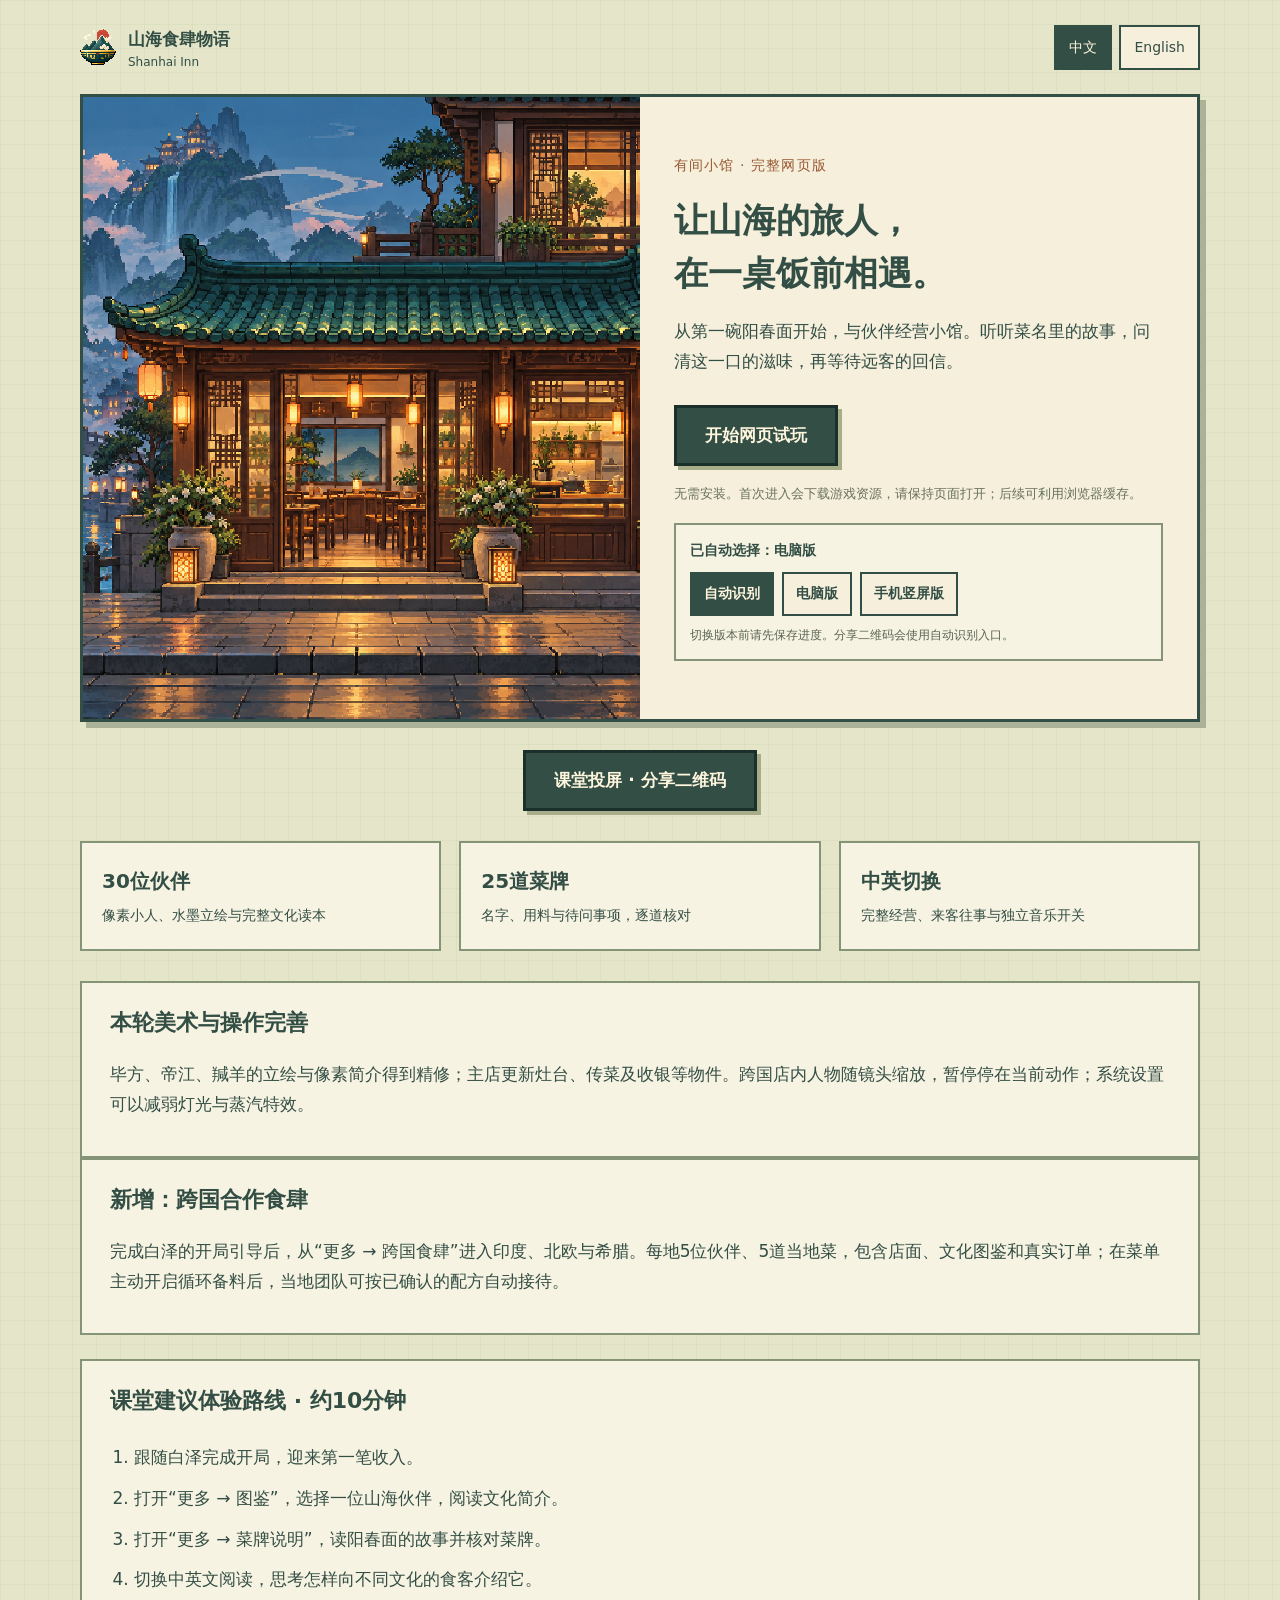
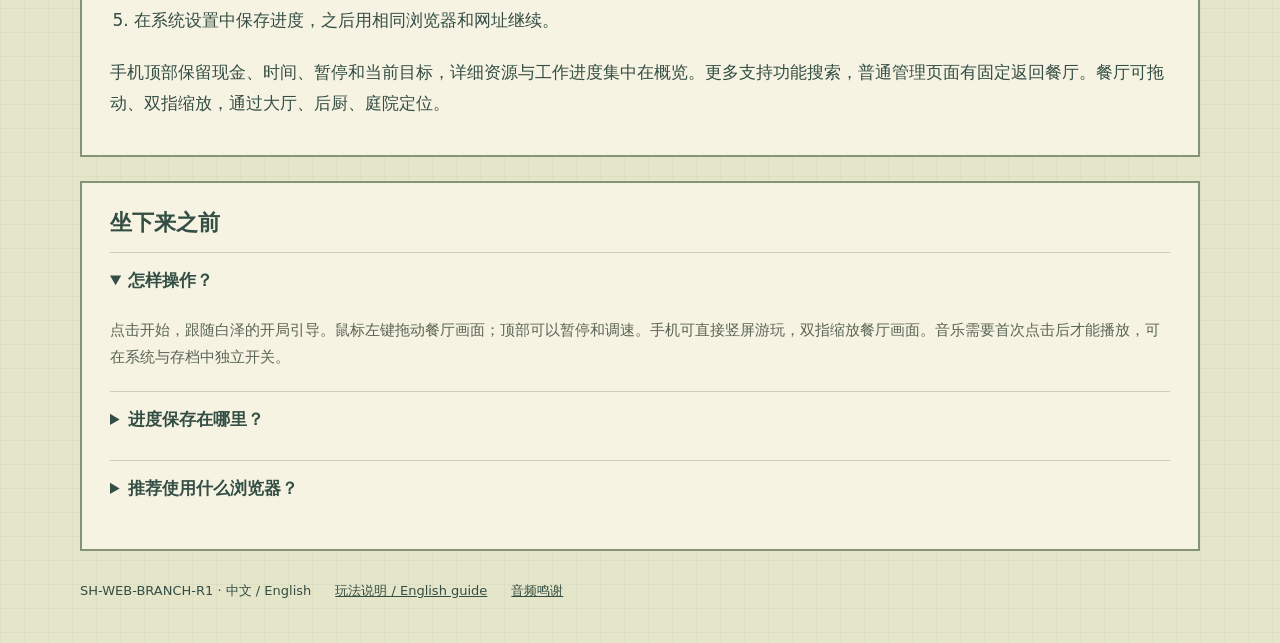
==== commit e3108eba: "Add switchable India, Nordic and Greek gameplay floors with real staff, guests and cashier lifecycle" ====
--- a/index.html
+++ b/index.html
@@ -1,12 +1,12 @@
 <!doctype html>
 <html lang="zh-CN">
 <head>
-<script src="./device-router.js?v=web-visual-r1" data-root="./" data-variant="desktop" data-page="home"></script>
+<script src="./device-router.js?v=web-branch-r1" data-root="./" data-variant="desktop" data-page="home"></script>
 <meta charset="utf-8"><meta name="viewport" content="width=device-width,initial-scale=1,viewport-fit=cover">
 <meta name="theme-color" content="#334e45"><meta name="description" content="山海食肆物语：在有间小馆与山海伙伴相遇。完整中英网页游戏。">
 <title>山海食肆物语 · 网页试玩 | Shanhai Inn</title>
-<link rel="icon" href="assets/logo.png"><link rel="stylesheet" href="site.css"><script src="preview-access.js?v=web-visual-r1" defer></script><script src="site.js?v=web-visual-r1" defer></script>
-<link rel="stylesheet" href="./device-entry.css?v=web-visual-r1">
+<link rel="icon" href="assets/logo.png"><link rel="stylesheet" href="site.css"><script src="preview-access.js?v=web-branch-r1" defer></script><script src="site.js?v=web-branch-r1" defer></script>
+<link rel="stylesheet" href="./device-entry.css?v=web-branch-r1">
 </head>
 <body>
 <header><a href="./" class="brand"><img src="assets/logo.png" width="36" height="36" alt=""><span>山海食肆物语 <small>Shanhai Inn</small></span></a><nav aria-label="Language"><button id="zh" type="button" aria-pressed="true">中文</button><button id="en" type="button" aria-pressed="false">English</button></nav></header>
@@ -15,7 +15,7 @@
 <div class="art"><img src="assets/title.png" alt="灯火映照的山海食肆 / A lamplit Shanhai inn"></div>
 <div class="intro"><p class="eyebrow" data-zh="有间小馆 · 完整网页版" data-en="Youjian · the complete browser game">有间小馆 · 完整网页版</p><h1 data-zh="让山海的旅人，\n在一桌饭前相遇。" data-en="A table for travellers\nfrom mountains and seas.">让山海的旅人，<br>在一桌饭前相遇。</h1>
 <p data-zh="从第一碗阳春面开始，与伙伴经营小馆。听听菜名里的故事，问清这一口的滋味，再等待远客的回信。" data-en="Begin with a bowl of Yangchun noodles. Run the inn with your companions, discover the stories in a dish’s name, and wait for a traveller’s reply.">从第一碗阳春面开始，与伙伴经营小馆。听听菜名里的故事，问清这一口的滋味，再等待远客的回信。</p>
-<a id="play" class="play" href="game/?v=web-visual-r1" data-zh="开始网页试玩" data-en="Play in your browser">开始网页试玩</a>
+<a id="play" class="play" href="game/?v=web-branch-r1" data-zh="开始网页试玩" data-en="Play in your browser">开始网页试玩</a>
 <p class="load-note" data-zh="无需安装。首次进入会下载游戏资源，请保持页面打开；后续可利用浏览器缓存。" data-en="No installation. The first visit downloads game resources; keep the page open while they load. Later visits can use the browser cache.">无需安装。首次进入会下载游戏资源，请保持页面打开；后续可利用浏览器缓存。</p>
 <p id="compatibility" role="status"></p></div>
 </article>
@@ -29,5 +29,5 @@
 <details><summary data-zh="进度保存在哪里？" data-en="Where is my progress saved?">进度保存在哪里？</summary><p data-zh="存档保存在当前浏览器、当前网站的本地存储。使用同一网址和浏览器继续游玩；清除网站数据或使用无痕模式可能丢失记录。Windows版存档不会自动同步到网页。" data-en="Saves stay in this browser’s storage for this website. Continue with the same address and browser. Private mode or clearing site data can remove progress. Desktop saves do not automatically sync to the Web.">存档保存在当前浏览器、当前网站的本地存储。使用同一网址和浏览器继续游玩；清除网站数据或使用无痕模式可能丢失记录。Windows版存档不会自动同步到网页。</p></details>
 <details><summary data-zh="推荐使用什么浏览器？" data-en="Which browser should I use?">推荐使用什么浏览器？</summary><p data-zh="建议使用较新的Chrome或Edge，也可在支持WebAssembly和WebGL 2的Firefox、Safari中尝试。课堂展示请先在实际设备与网络上试开。" data-en="A recent Chrome or Edge is recommended. Firefox and Safari need WebAssembly and WebGL 2. Check the actual classroom computer and network before presenting.">建议使用较新的Chrome或Edge，也可在支持WebAssembly和WebGL 2的Firefox、Safari中尝试。课堂展示请先在实际设备与网络上试开。</p></details>
 </section>
-</main><footer><span>SH-WEB-VISUAL-R1 · 中文 / English</span><a href="game/English-Guide.md" data-zh="玩法说明 / English guide" data-en="English guide">玩法说明 / English guide</a><a href="game/licenses/audio/CREDITS.md" data-zh="音频鸣谢" data-en="Audio credits">音频鸣谢</a></footer>
+</main><footer><span>SH-WEB-BRANCH-R1 · 中文 / English</span><a href="game/English-Guide.md" data-zh="玩法说明 / English guide" data-en="English guide">玩法说明 / English guide</a><a href="game/licenses/audio/CREDITS.md" data-zh="音频鸣谢" data-en="Audio credits">音频鸣谢</a></footer>
 </body></html>
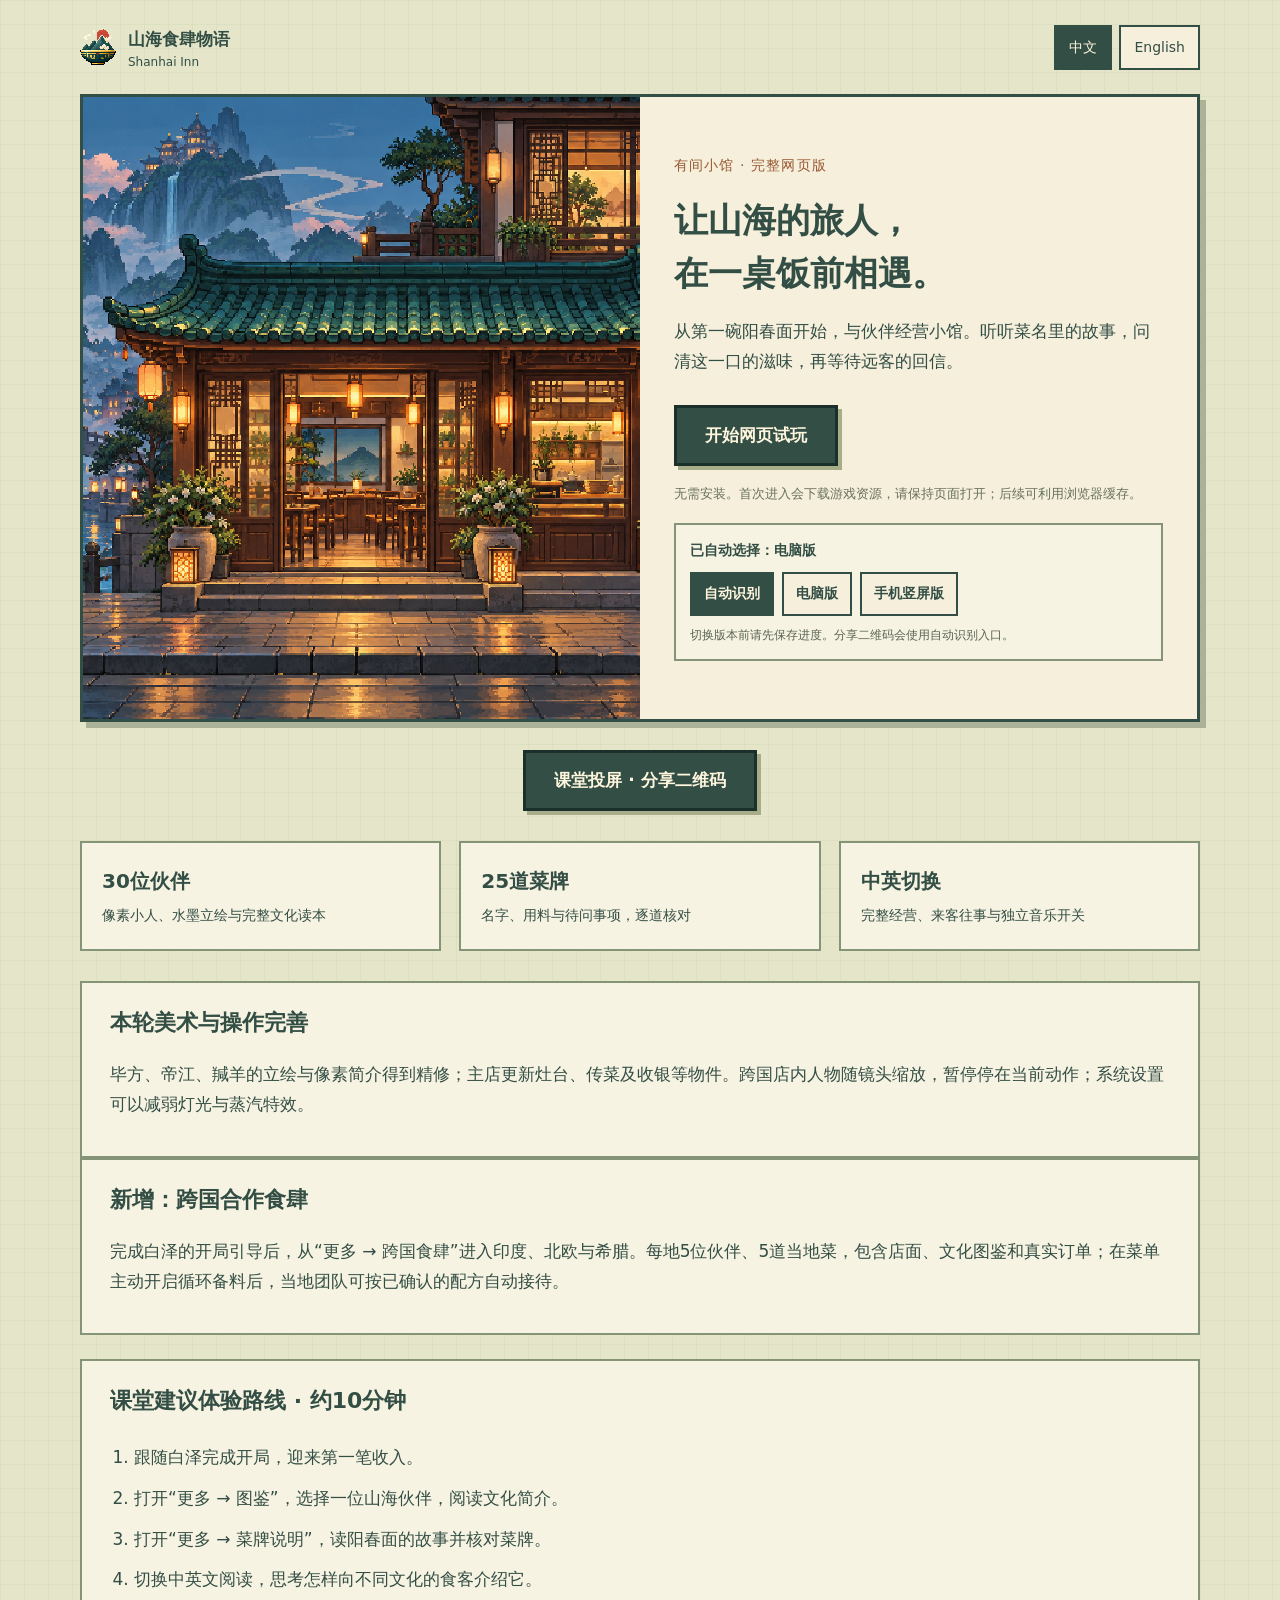
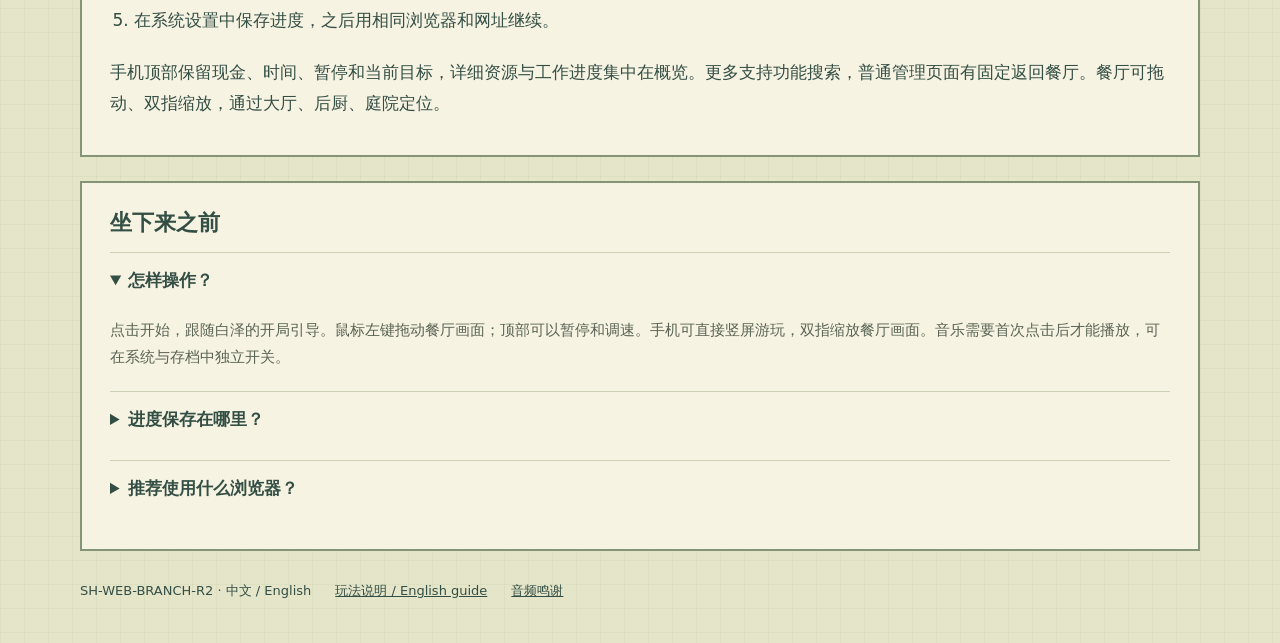
==== commit df7e9d11: "Align seated customers with regional chairs and replace sales-gated bonds with local recruitment" ====
--- a/index.html
+++ b/index.html
@@ -1,12 +1,12 @@
 <!doctype html>
 <html lang="zh-CN">
 <head>
-<script src="./device-router.js?v=web-branch-r1" data-root="./" data-variant="desktop" data-page="home"></script>
+<script src="./device-router.js?v=web-branch-r2" data-root="./" data-variant="desktop" data-page="home"></script>
 <meta charset="utf-8"><meta name="viewport" content="width=device-width,initial-scale=1,viewport-fit=cover">
 <meta name="theme-color" content="#334e45"><meta name="description" content="山海食肆物语：在有间小馆与山海伙伴相遇。完整中英网页游戏。">
 <title>山海食肆物语 · 网页试玩 | Shanhai Inn</title>
-<link rel="icon" href="assets/logo.png"><link rel="stylesheet" href="site.css"><script src="preview-access.js?v=web-branch-r1" defer></script><script src="site.js?v=web-branch-r1" defer></script>
-<link rel="stylesheet" href="./device-entry.css?v=web-branch-r1">
+<link rel="icon" href="assets/logo.png"><link rel="stylesheet" href="site.css"><script src="preview-access.js?v=web-branch-r2" defer></script><script src="site.js?v=web-branch-r2" defer></script>
+<link rel="stylesheet" href="./device-entry.css?v=web-branch-r2">
 </head>
 <body>
 <header><a href="./" class="brand"><img src="assets/logo.png" width="36" height="36" alt=""><span>山海食肆物语 <small>Shanhai Inn</small></span></a><nav aria-label="Language"><button id="zh" type="button" aria-pressed="true">中文</button><button id="en" type="button" aria-pressed="false">English</button></nav></header>
@@ -15,7 +15,7 @@
 <div class="art"><img src="assets/title.png" alt="灯火映照的山海食肆 / A lamplit Shanhai inn"></div>
 <div class="intro"><p class="eyebrow" data-zh="有间小馆 · 完整网页版" data-en="Youjian · the complete browser game">有间小馆 · 完整网页版</p><h1 data-zh="让山海的旅人，\n在一桌饭前相遇。" data-en="A table for travellers\nfrom mountains and seas.">让山海的旅人，<br>在一桌饭前相遇。</h1>
 <p data-zh="从第一碗阳春面开始，与伙伴经营小馆。听听菜名里的故事，问清这一口的滋味，再等待远客的回信。" data-en="Begin with a bowl of Yangchun noodles. Run the inn with your companions, discover the stories in a dish’s name, and wait for a traveller’s reply.">从第一碗阳春面开始，与伙伴经营小馆。听听菜名里的故事，问清这一口的滋味，再等待远客的回信。</p>
-<a id="play" class="play" href="game/?v=web-branch-r1" data-zh="开始网页试玩" data-en="Play in your browser">开始网页试玩</a>
+<a id="play" class="play" href="game/?v=web-branch-r2" data-zh="开始网页试玩" data-en="Play in your browser">开始网页试玩</a>
 <p class="load-note" data-zh="无需安装。首次进入会下载游戏资源，请保持页面打开；后续可利用浏览器缓存。" data-en="No installation. The first visit downloads game resources; keep the page open while they load. Later visits can use the browser cache.">无需安装。首次进入会下载游戏资源，请保持页面打开；后续可利用浏览器缓存。</p>
 <p id="compatibility" role="status"></p></div>
 </article>
@@ -29,5 +29,5 @@
 <details><summary data-zh="进度保存在哪里？" data-en="Where is my progress saved?">进度保存在哪里？</summary><p data-zh="存档保存在当前浏览器、当前网站的本地存储。使用同一网址和浏览器继续游玩；清除网站数据或使用无痕模式可能丢失记录。Windows版存档不会自动同步到网页。" data-en="Saves stay in this browser’s storage for this website. Continue with the same address and browser. Private mode or clearing site data can remove progress. Desktop saves do not automatically sync to the Web.">存档保存在当前浏览器、当前网站的本地存储。使用同一网址和浏览器继续游玩；清除网站数据或使用无痕模式可能丢失记录。Windows版存档不会自动同步到网页。</p></details>
 <details><summary data-zh="推荐使用什么浏览器？" data-en="Which browser should I use?">推荐使用什么浏览器？</summary><p data-zh="建议使用较新的Chrome或Edge，也可在支持WebAssembly和WebGL 2的Firefox、Safari中尝试。课堂展示请先在实际设备与网络上试开。" data-en="A recent Chrome or Edge is recommended. Firefox and Safari need WebAssembly and WebGL 2. Check the actual classroom computer and network before presenting.">建议使用较新的Chrome或Edge，也可在支持WebAssembly和WebGL 2的Firefox、Safari中尝试。课堂展示请先在实际设备与网络上试开。</p></details>
 </section>
-</main><footer><span>SH-WEB-BRANCH-R1 · 中文 / English</span><a href="game/English-Guide.md" data-zh="玩法说明 / English guide" data-en="English guide">玩法说明 / English guide</a><a href="game/licenses/audio/CREDITS.md" data-zh="音频鸣谢" data-en="Audio credits">音频鸣谢</a></footer>
+</main><footer><span>SH-WEB-BRANCH-R2 · 中文 / English</span><a href="game/English-Guide.md" data-zh="玩法说明 / English guide" data-en="English guide">玩法说明 / English guide</a><a href="game/licenses/audio/CREDITS.md" data-zh="音频鸣谢" data-en="Audio credits">音频鸣谢</a></footer>
 </body></html>
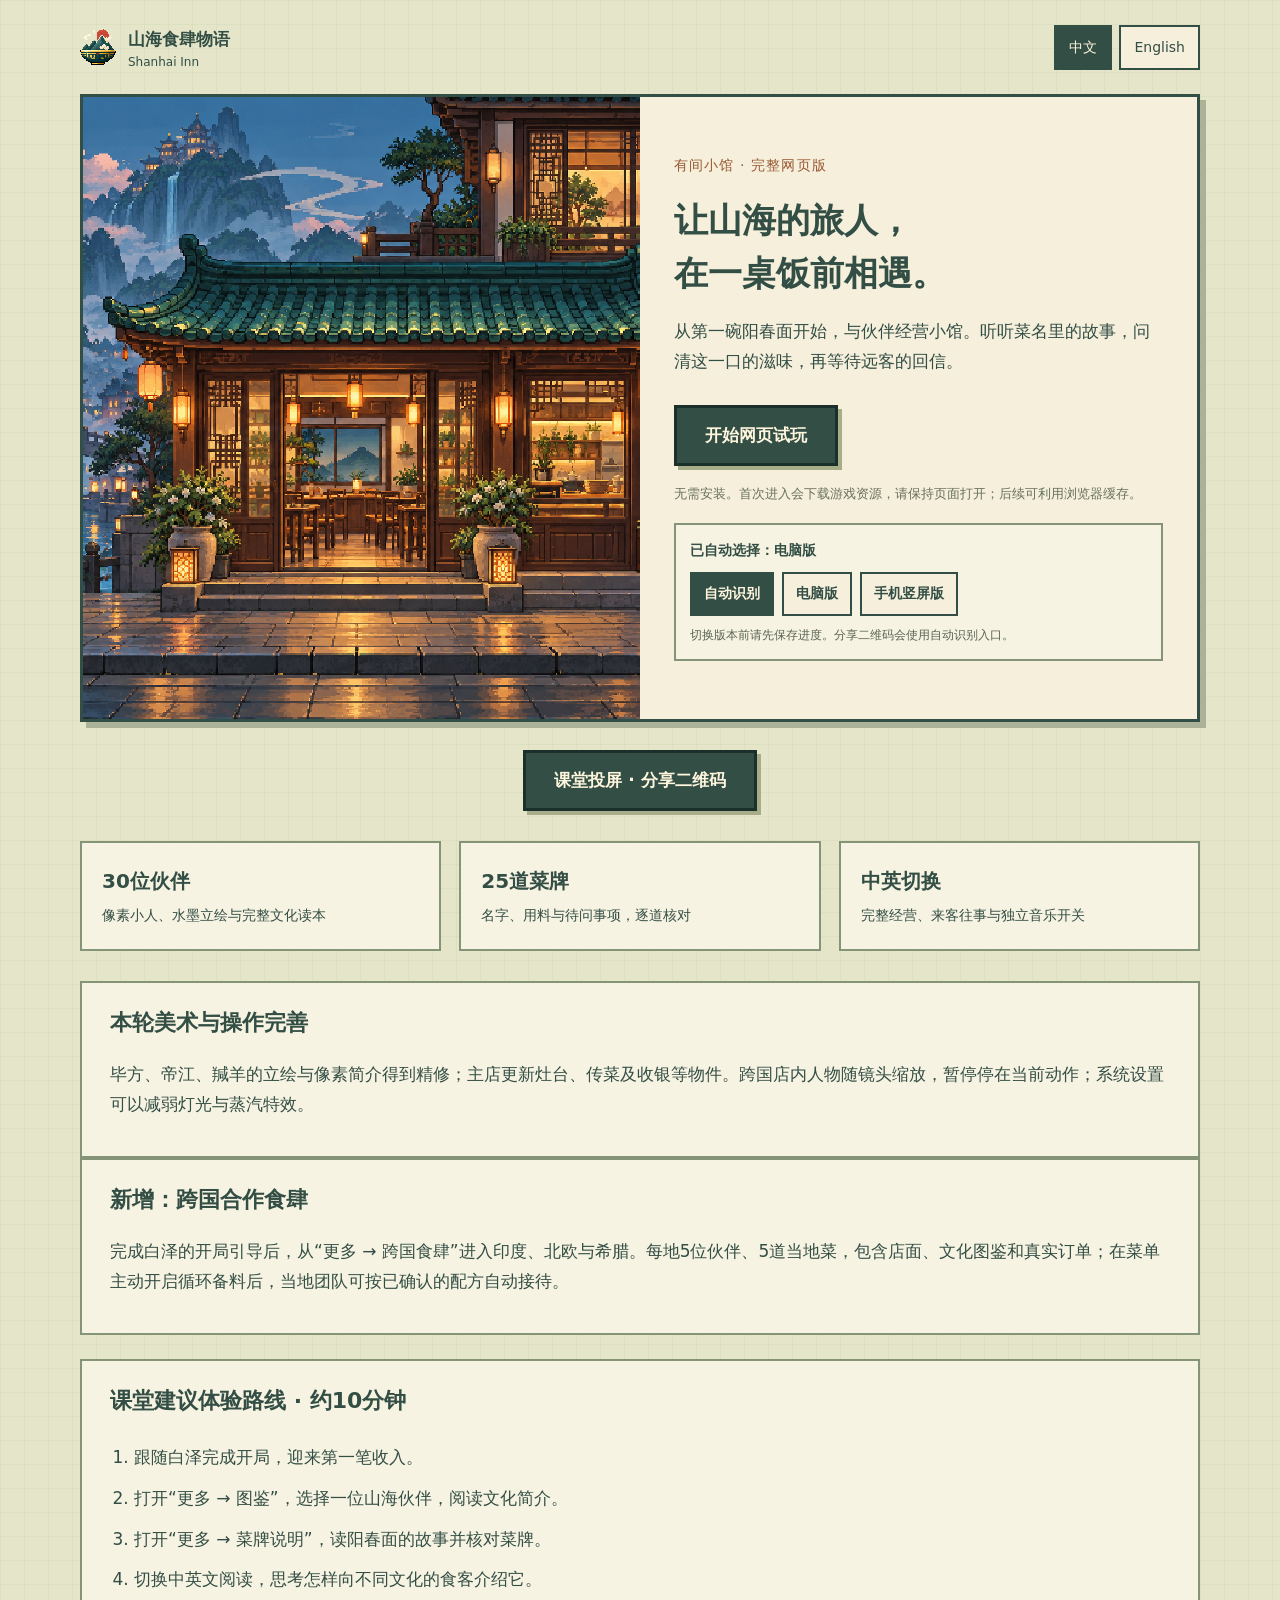
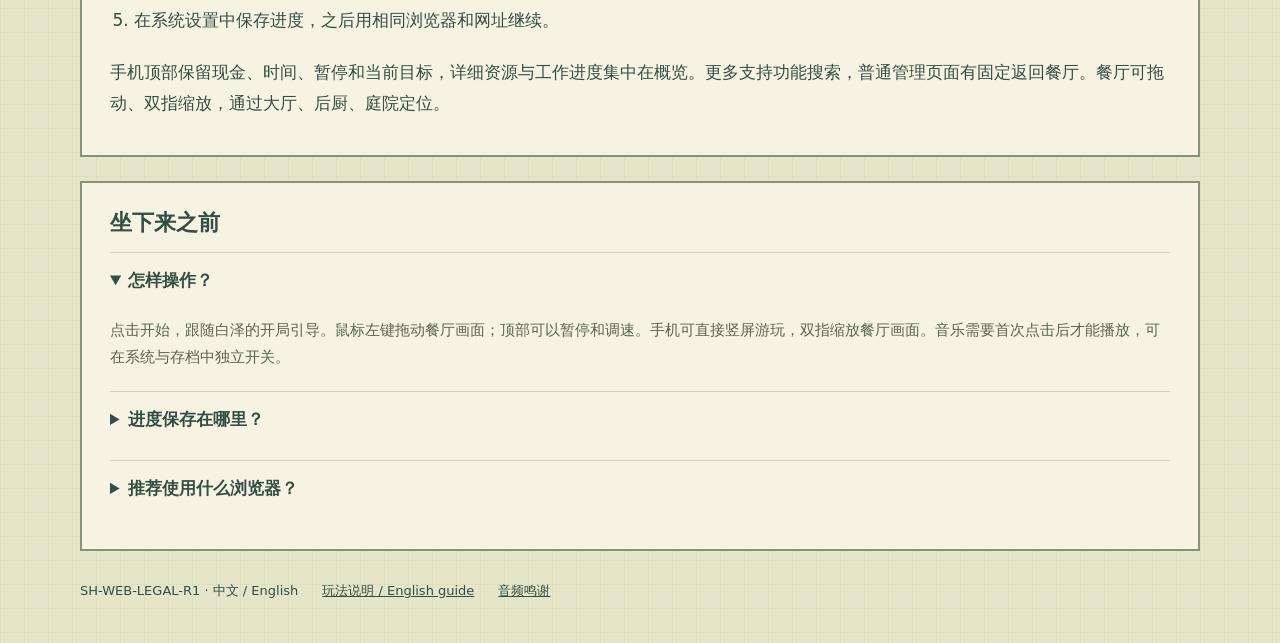
==== commit e49676c6: "Merge main-eatery civil claims, administrative risk and tax without extending them to regional eater" ====
--- a/index.html
+++ b/index.html
@@ -1,12 +1,12 @@
 <!doctype html>
 <html lang="zh-CN">
 <head>
-<script src="./device-router.js?v=web-branch-r2" data-root="./" data-variant="desktop" data-page="home"></script>
+<script src="./device-router.js?v=web-legal-r1" data-root="./" data-variant="desktop" data-page="home"></script>
 <meta charset="utf-8"><meta name="viewport" content="width=device-width,initial-scale=1,viewport-fit=cover">
 <meta name="theme-color" content="#334e45"><meta name="description" content="山海食肆物语：在有间小馆与山海伙伴相遇。完整中英网页游戏。">
 <title>山海食肆物语 · 网页试玩 | Shanhai Inn</title>
-<link rel="icon" href="assets/logo.png"><link rel="stylesheet" href="site.css"><script src="preview-access.js?v=web-branch-r2" defer></script><script src="site.js?v=web-branch-r2" defer></script>
-<link rel="stylesheet" href="./device-entry.css?v=web-branch-r2">
+<link rel="icon" href="assets/logo.png"><link rel="stylesheet" href="site.css"><script src="preview-access.js?v=web-legal-r1" defer></script><script src="site.js?v=web-legal-r1" defer></script>
+<link rel="stylesheet" href="./device-entry.css?v=web-legal-r1">
 </head>
 <body>
 <header><a href="./" class="brand"><img src="assets/logo.png" width="36" height="36" alt=""><span>山海食肆物语 <small>Shanhai Inn</small></span></a><nav aria-label="Language"><button id="zh" type="button" aria-pressed="true">中文</button><button id="en" type="button" aria-pressed="false">English</button></nav></header>
@@ -15,7 +15,7 @@
 <div class="art"><img src="assets/title.png" alt="灯火映照的山海食肆 / A lamplit Shanhai inn"></div>
 <div class="intro"><p class="eyebrow" data-zh="有间小馆 · 完整网页版" data-en="Youjian · the complete browser game">有间小馆 · 完整网页版</p><h1 data-zh="让山海的旅人，\n在一桌饭前相遇。" data-en="A table for travellers\nfrom mountains and seas.">让山海的旅人，<br>在一桌饭前相遇。</h1>
 <p data-zh="从第一碗阳春面开始，与伙伴经营小馆。听听菜名里的故事，问清这一口的滋味，再等待远客的回信。" data-en="Begin with a bowl of Yangchun noodles. Run the inn with your companions, discover the stories in a dish’s name, and wait for a traveller’s reply.">从第一碗阳春面开始，与伙伴经营小馆。听听菜名里的故事，问清这一口的滋味，再等待远客的回信。</p>
-<a id="play" class="play" href="game/?v=web-branch-r2" data-zh="开始网页试玩" data-en="Play in your browser">开始网页试玩</a>
+<a id="play" class="play" href="game/?v=web-legal-r1" data-zh="开始网页试玩" data-en="Play in your browser">开始网页试玩</a>
 <p class="load-note" data-zh="无需安装。首次进入会下载游戏资源，请保持页面打开；后续可利用浏览器缓存。" data-en="No installation. The first visit downloads game resources; keep the page open while they load. Later visits can use the browser cache.">无需安装。首次进入会下载游戏资源，请保持页面打开；后续可利用浏览器缓存。</p>
 <p id="compatibility" role="status"></p></div>
 </article>
@@ -29,5 +29,5 @@
 <details><summary data-zh="进度保存在哪里？" data-en="Where is my progress saved?">进度保存在哪里？</summary><p data-zh="存档保存在当前浏览器、当前网站的本地存储。使用同一网址和浏览器继续游玩；清除网站数据或使用无痕模式可能丢失记录。Windows版存档不会自动同步到网页。" data-en="Saves stay in this browser’s storage for this website. Continue with the same address and browser. Private mode or clearing site data can remove progress. Desktop saves do not automatically sync to the Web.">存档保存在当前浏览器、当前网站的本地存储。使用同一网址和浏览器继续游玩；清除网站数据或使用无痕模式可能丢失记录。Windows版存档不会自动同步到网页。</p></details>
 <details><summary data-zh="推荐使用什么浏览器？" data-en="Which browser should I use?">推荐使用什么浏览器？</summary><p data-zh="建议使用较新的Chrome或Edge，也可在支持WebAssembly和WebGL 2的Firefox、Safari中尝试。课堂展示请先在实际设备与网络上试开。" data-en="A recent Chrome or Edge is recommended. Firefox and Safari need WebAssembly and WebGL 2. Check the actual classroom computer and network before presenting.">建议使用较新的Chrome或Edge，也可在支持WebAssembly和WebGL 2的Firefox、Safari中尝试。课堂展示请先在实际设备与网络上试开。</p></details>
 </section>
-</main><footer><span>SH-WEB-BRANCH-R2 · 中文 / English</span><a href="game/English-Guide.md" data-zh="玩法说明 / English guide" data-en="English guide">玩法说明 / English guide</a><a href="game/licenses/audio/CREDITS.md" data-zh="音频鸣谢" data-en="Audio credits">音频鸣谢</a></footer>
+</main><footer><span>SH-WEB-LEGAL-R1 · 中文 / English</span><a href="game/English-Guide.md" data-zh="玩法说明 / English guide" data-en="English guide">玩法说明 / English guide</a><a href="game/licenses/audio/CREDITS.md" data-zh="音频鸣谢" data-en="Audio credits">音频鸣谢</a></footer>
 </body></html>
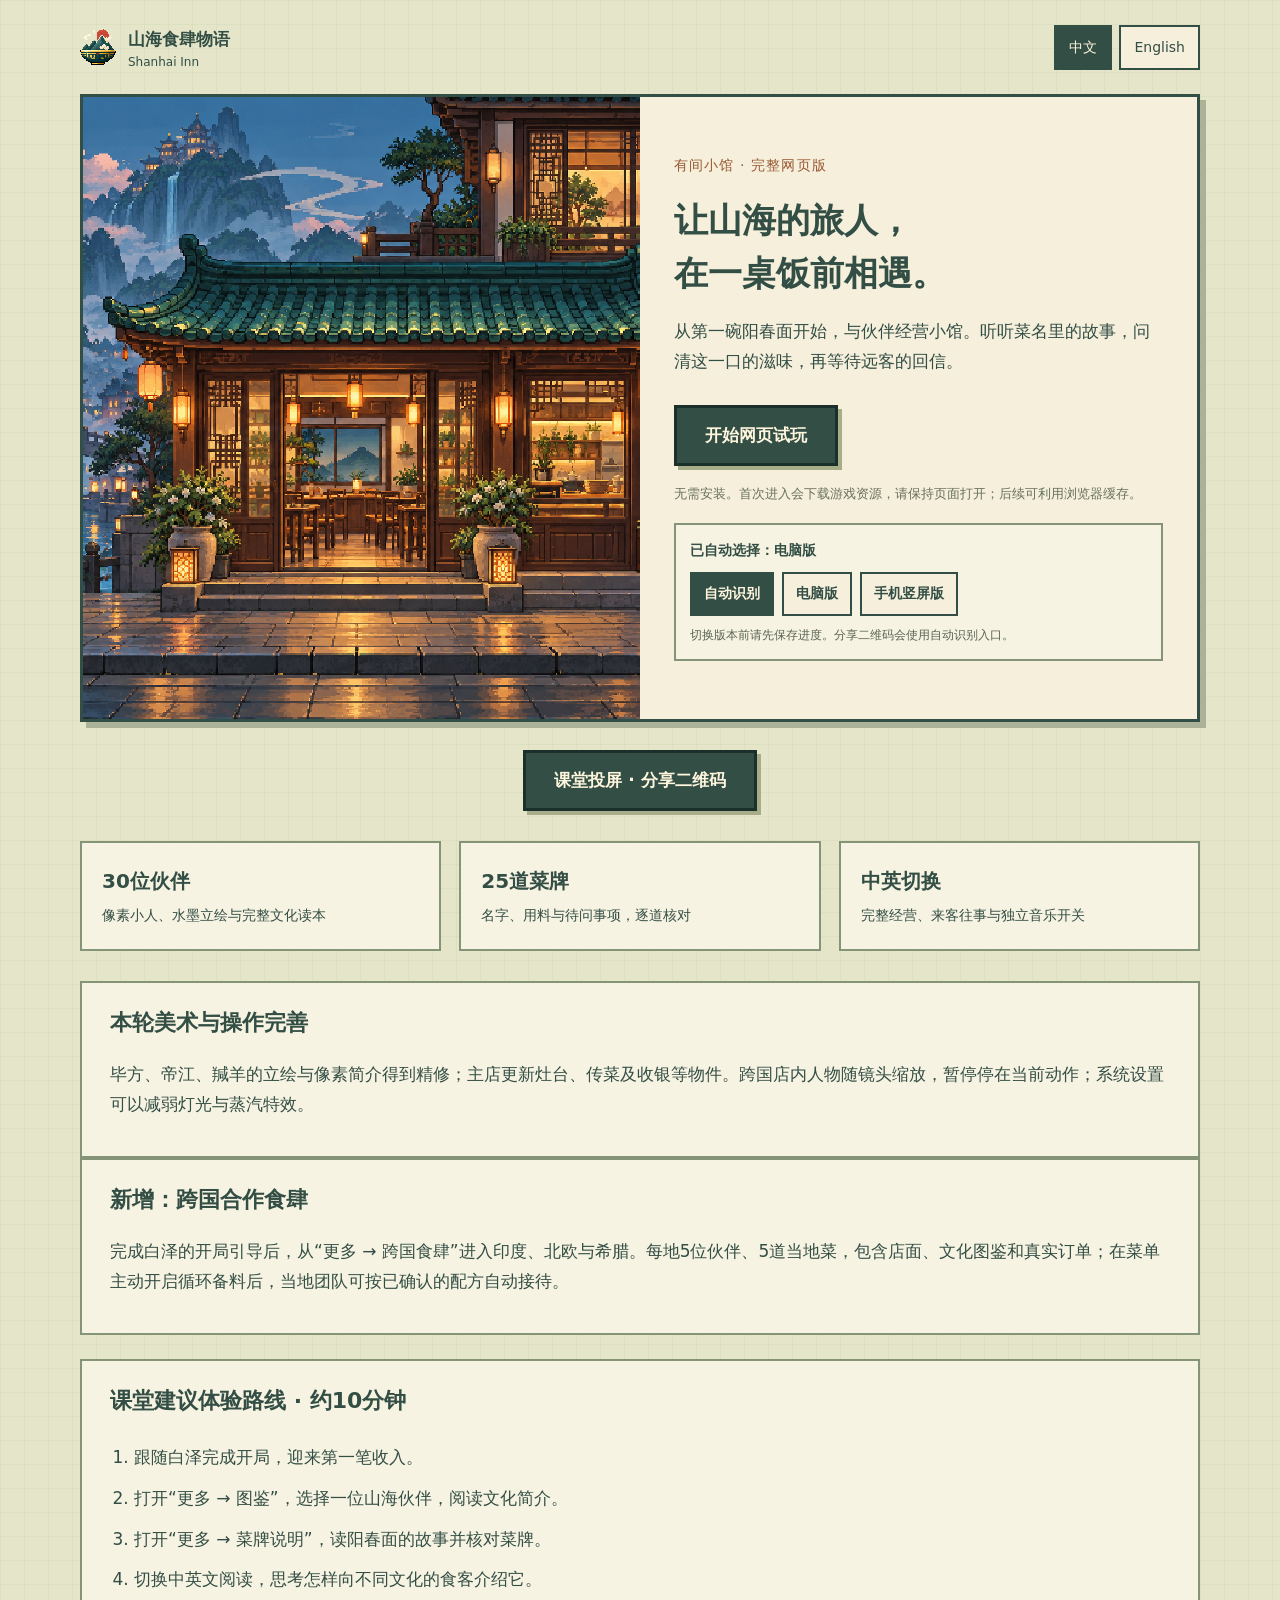
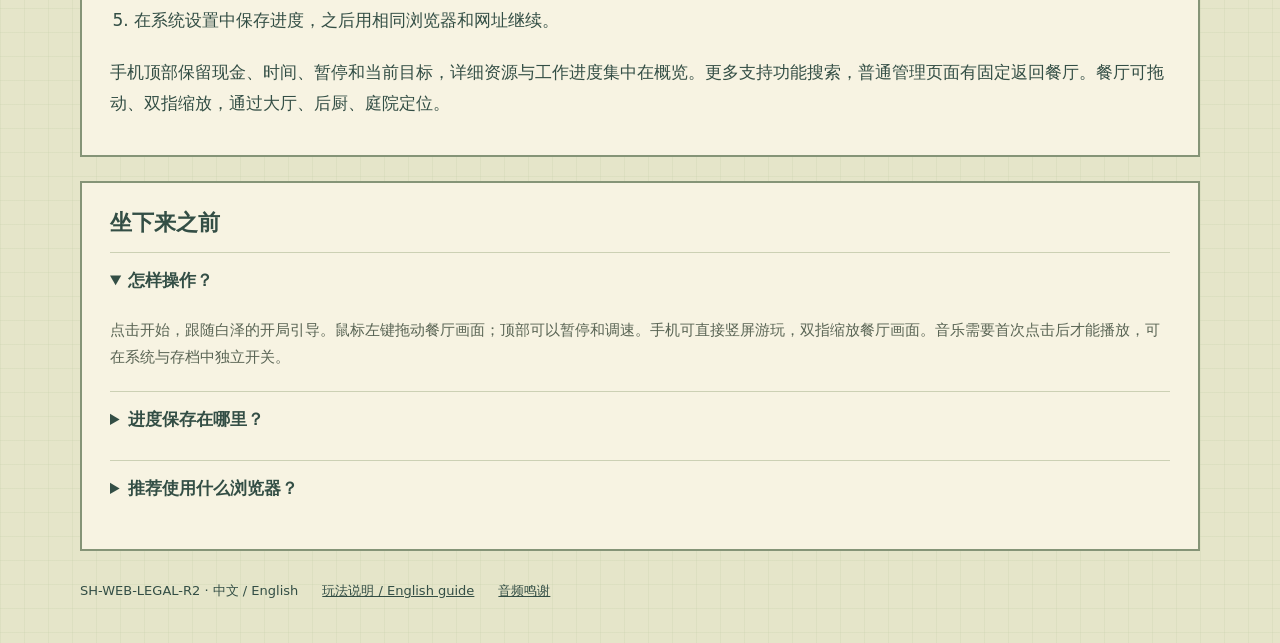
==== commit c404fa76: "Add a distinct pixel-art tax officer to the main eatery, retaining existing main-only legal rules" ====
--- a/index.html
+++ b/index.html
@@ -1,12 +1,12 @@
 <!doctype html>
 <html lang="zh-CN">
 <head>
-<script src="./device-router.js?v=web-legal-r1" data-root="./" data-variant="desktop" data-page="home"></script>
+<script src="./device-router.js?v=web-legal-r2" data-root="./" data-variant="desktop" data-page="home"></script>
 <meta charset="utf-8"><meta name="viewport" content="width=device-width,initial-scale=1,viewport-fit=cover">
 <meta name="theme-color" content="#334e45"><meta name="description" content="山海食肆物语：在有间小馆与山海伙伴相遇。完整中英网页游戏。">
 <title>山海食肆物语 · 网页试玩 | Shanhai Inn</title>
-<link rel="icon" href="assets/logo.png"><link rel="stylesheet" href="site.css"><script src="preview-access.js?v=web-legal-r1" defer></script><script src="site.js?v=web-legal-r1" defer></script>
-<link rel="stylesheet" href="./device-entry.css?v=web-legal-r1">
+<link rel="icon" href="assets/logo.png"><link rel="stylesheet" href="site.css"><script src="preview-access.js?v=web-legal-r2" defer></script><script src="site.js?v=web-legal-r2" defer></script>
+<link rel="stylesheet" href="./device-entry.css?v=web-legal-r2">
 </head>
 <body>
 <header><a href="./" class="brand"><img src="assets/logo.png" width="36" height="36" alt=""><span>山海食肆物语 <small>Shanhai Inn</small></span></a><nav aria-label="Language"><button id="zh" type="button" aria-pressed="true">中文</button><button id="en" type="button" aria-pressed="false">English</button></nav></header>
@@ -15,7 +15,7 @@
 <div class="art"><img src="assets/title.png" alt="灯火映照的山海食肆 / A lamplit Shanhai inn"></div>
 <div class="intro"><p class="eyebrow" data-zh="有间小馆 · 完整网页版" data-en="Youjian · the complete browser game">有间小馆 · 完整网页版</p><h1 data-zh="让山海的旅人，\n在一桌饭前相遇。" data-en="A table for travellers\nfrom mountains and seas.">让山海的旅人，<br>在一桌饭前相遇。</h1>
 <p data-zh="从第一碗阳春面开始，与伙伴经营小馆。听听菜名里的故事，问清这一口的滋味，再等待远客的回信。" data-en="Begin with a bowl of Yangchun noodles. Run the inn with your companions, discover the stories in a dish’s name, and wait for a traveller’s reply.">从第一碗阳春面开始，与伙伴经营小馆。听听菜名里的故事，问清这一口的滋味，再等待远客的回信。</p>
-<a id="play" class="play" href="game/?v=web-legal-r1" data-zh="开始网页试玩" data-en="Play in your browser">开始网页试玩</a>
+<a id="play" class="play" href="game/?v=web-legal-r2" data-zh="开始网页试玩" data-en="Play in your browser">开始网页试玩</a>
 <p class="load-note" data-zh="无需安装。首次进入会下载游戏资源，请保持页面打开；后续可利用浏览器缓存。" data-en="No installation. The first visit downloads game resources; keep the page open while they load. Later visits can use the browser cache.">无需安装。首次进入会下载游戏资源，请保持页面打开；后续可利用浏览器缓存。</p>
 <p id="compatibility" role="status"></p></div>
 </article>
@@ -29,5 +29,5 @@
 <details><summary data-zh="进度保存在哪里？" data-en="Where is my progress saved?">进度保存在哪里？</summary><p data-zh="存档保存在当前浏览器、当前网站的本地存储。使用同一网址和浏览器继续游玩；清除网站数据或使用无痕模式可能丢失记录。Windows版存档不会自动同步到网页。" data-en="Saves stay in this browser’s storage for this website. Continue with the same address and browser. Private mode or clearing site data can remove progress. Desktop saves do not automatically sync to the Web.">存档保存在当前浏览器、当前网站的本地存储。使用同一网址和浏览器继续游玩；清除网站数据或使用无痕模式可能丢失记录。Windows版存档不会自动同步到网页。</p></details>
 <details><summary data-zh="推荐使用什么浏览器？" data-en="Which browser should I use?">推荐使用什么浏览器？</summary><p data-zh="建议使用较新的Chrome或Edge，也可在支持WebAssembly和WebGL 2的Firefox、Safari中尝试。课堂展示请先在实际设备与网络上试开。" data-en="A recent Chrome or Edge is recommended. Firefox and Safari need WebAssembly and WebGL 2. Check the actual classroom computer and network before presenting.">建议使用较新的Chrome或Edge，也可在支持WebAssembly和WebGL 2的Firefox、Safari中尝试。课堂展示请先在实际设备与网络上试开。</p></details>
 </section>
-</main><footer><span>SH-WEB-LEGAL-R1 · 中文 / English</span><a href="game/English-Guide.md" data-zh="玩法说明 / English guide" data-en="English guide">玩法说明 / English guide</a><a href="game/licenses/audio/CREDITS.md" data-zh="音频鸣谢" data-en="Audio credits">音频鸣谢</a></footer>
+</main><footer><span>SH-WEB-LEGAL-R2 · 中文 / English</span><a href="game/English-Guide.md" data-zh="玩法说明 / English guide" data-en="English guide">玩法说明 / English guide</a><a href="game/licenses/audio/CREDITS.md" data-zh="音频鸣谢" data-en="Audio credits">音频鸣谢</a></footer>
 </body></html>
